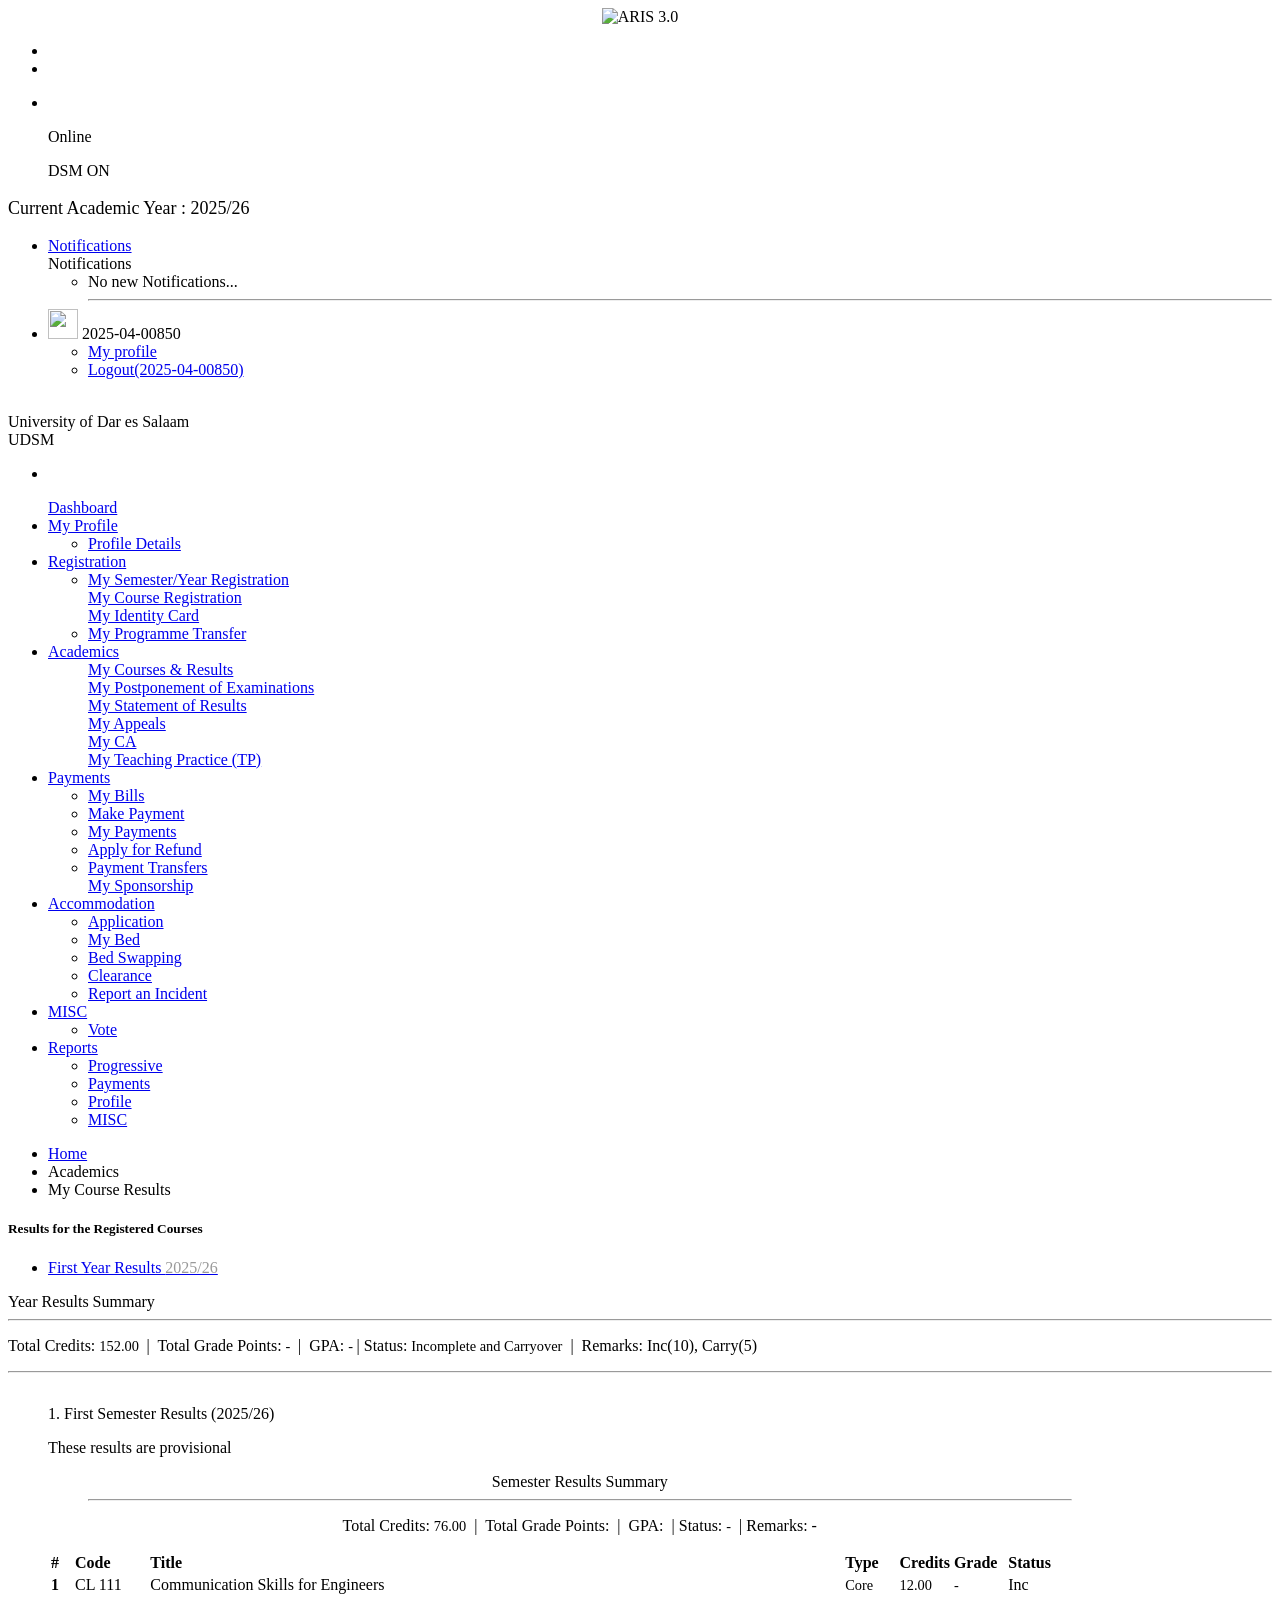
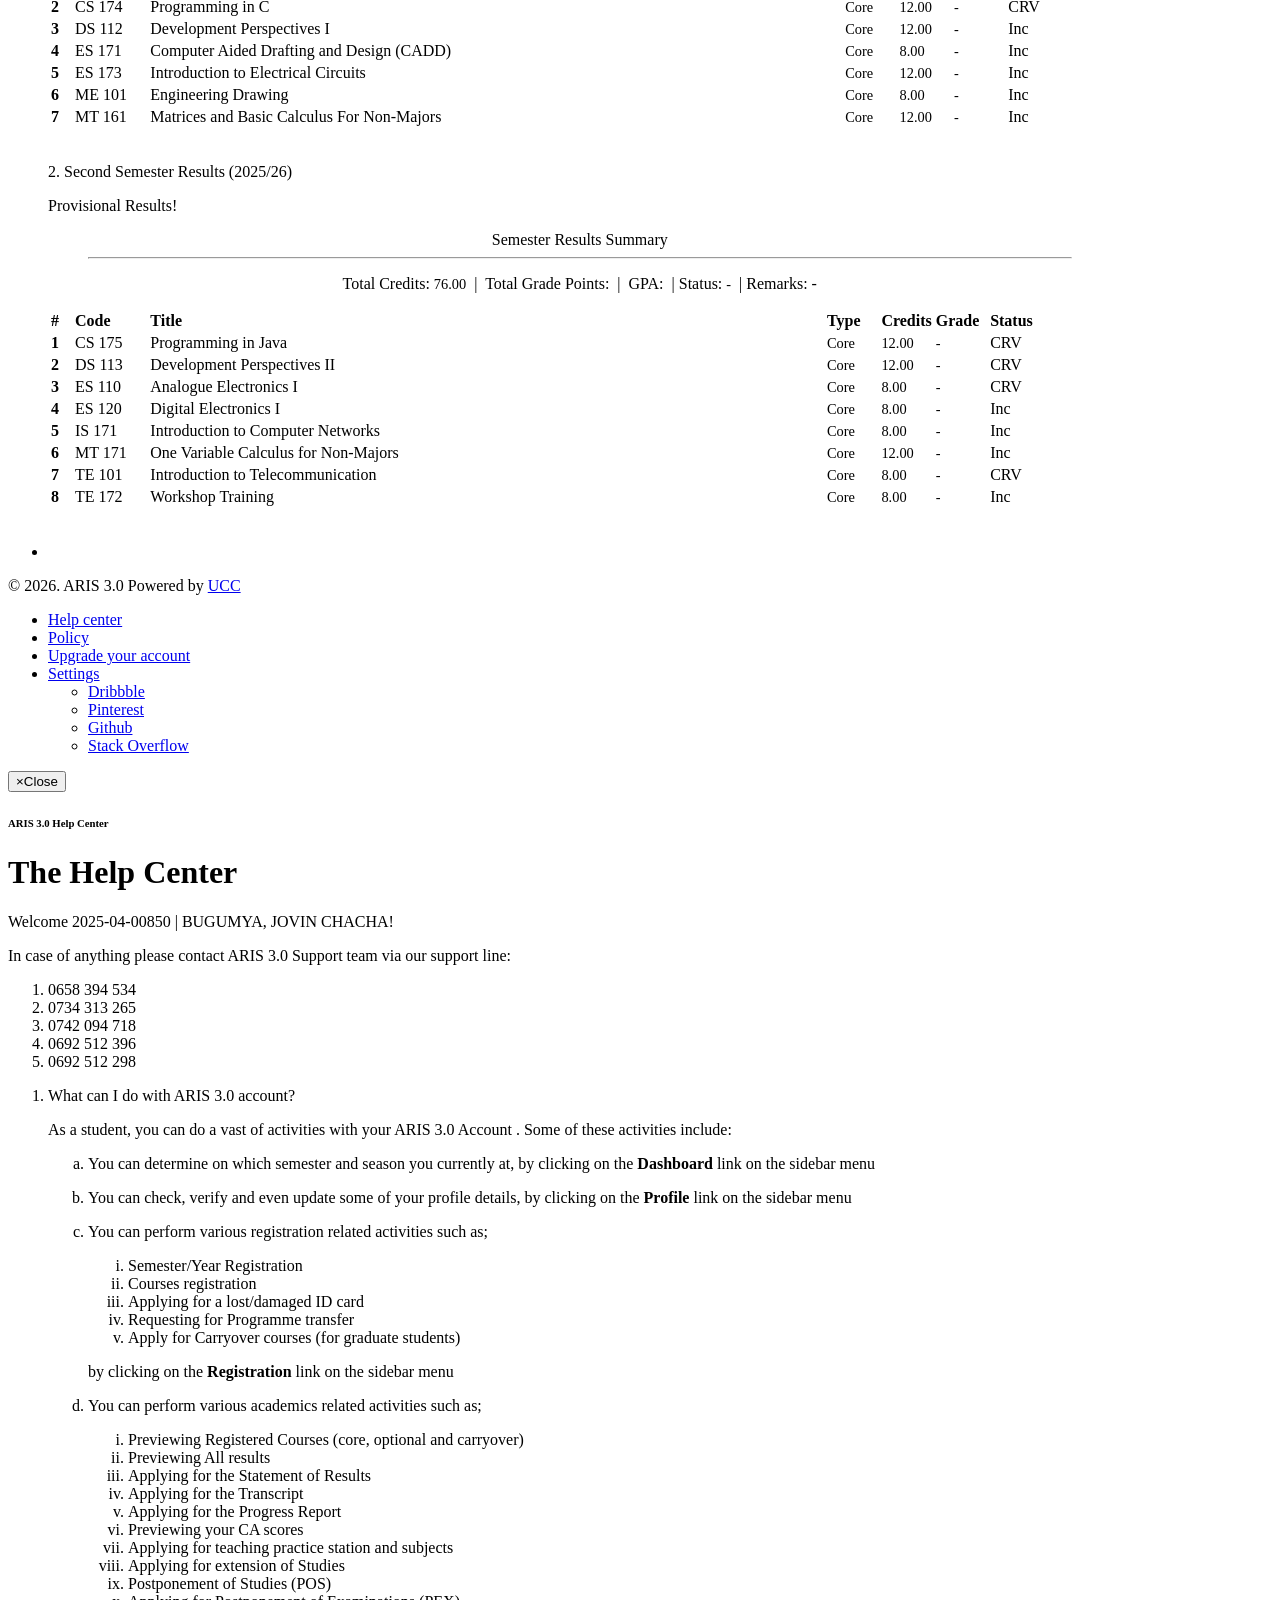
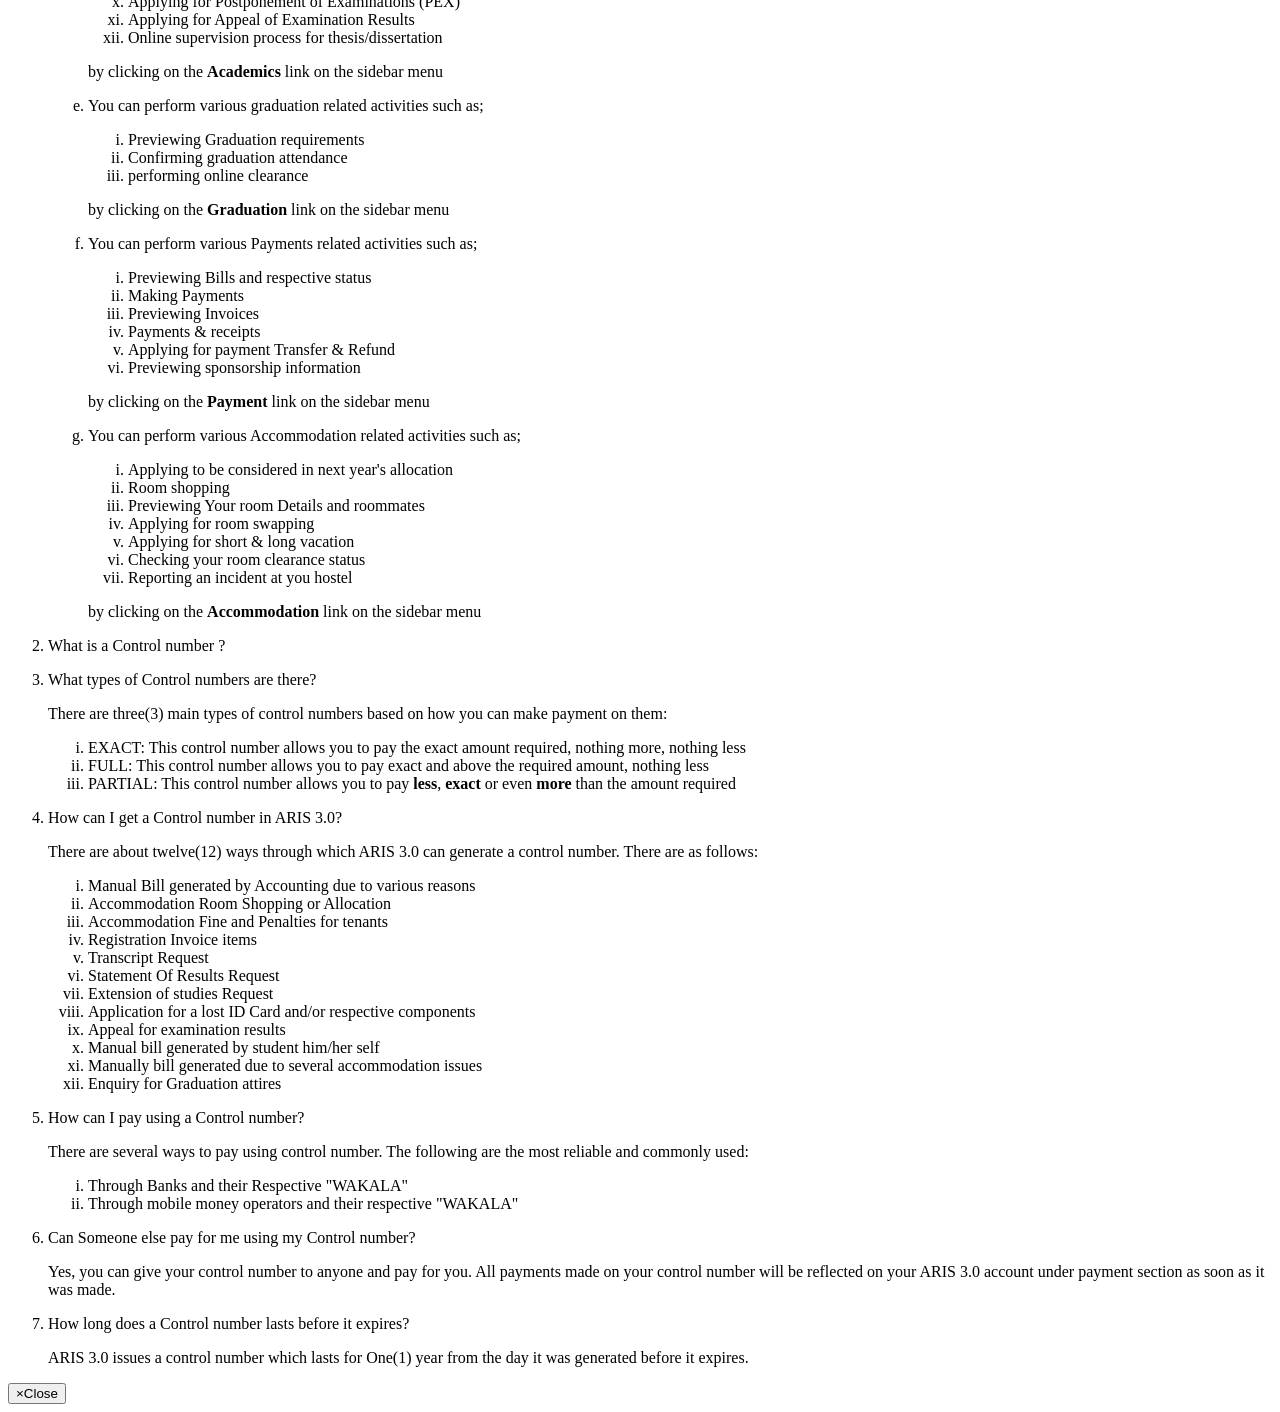
==== courses.html @ dde736d7 "Add files via upload" ====
<!DOCTYPE html>
<html lang="en-US"><head>
        <meta charset="UTF-8">
        <meta http-equiv="X-UA-Compatible" content="IE=edge">
        <meta name="viewport" content="width=device-width, initial-scale=1">
        <meta name="csrf-param" content="_csrf-frontend">
<meta name="csrf-token" content="">
        <title>My Course Results</title>
        <link href="assets/css/bootstrap_002.css" rel="stylesheet">
<link href="assets/css/google_fonts.css" rel="stylesheet">
<link href="assets/css/styles.css" rel="stylesheet">
<link href="assets/css/bootstrap.css" rel="stylesheet">
<link href="assets/css/core.css" rel="stylesheet">
<link href="assets/css/components.css" rel="stylesheet">
<link href="assets/css/colors.css" rel="stylesheet">
<link href="assets/css/style.css" rel="stylesheet">
<link href="assets/css/animate.min.css" rel="stylesheet">        <script src="assets/js/jquery.min.js"></script>    </head>
    <body class="pace-done sidebar-xs-indicator"><div class="pace  pace-inactive"><div class="pace-progress" style="transform: translate3d(100%, 0px, 0px);" data-progress-text="100%" data-progress="99">
  <div class="pace-progress-inner"></div>
</div>
<div class="pace-activity"></div></div>
        
        <div class="wrap">

            

<style>
    .ui-pnotify {
        width: 400px !important;
    }
</style>
    <script>
        $(document).ready(function () {
            // Session timeout
            document.querySelector('body').onload = () => {
                false && $.sessionTimeout({
                    heading: 'h5',
                    title: 'Session Timeout!',
                    message: 'Your session is about to expire. Do you want to stay connected and extend your session?',
                    ignoreUserActivity: false,
                    warnAfter: 1200000,
                    redirAfter: 1800000,
                    // keepAliveUrl: '/',
                    keepAliveUrl: '/index.php?r=student%2Fmy-result%2Findex',
                    csrf: '',
                    keepAlive: true,
                    keepAliveInterval: 1800000,
                    redirUrl: '#',
                    logoutUrl: '#',
                    keepBtnClass: 'btn btn-success',
                    keepBtnText: 'Extend session',
                    logoutBtnClass: 'btn btn-danger',
                    logoutBtnText: 'Log me out',

                });

            };
        });
    </script>

    






    <script type="text/javascript" src="assets/js/fab.min.js"></script>
<!-- Main navbar -->
<div id="theme_topBar" class="navbar navbar-default header-highlight bg-header-highlight bg--300">
    <div id="theme_logoBar" class="navbar-header bg-blue-600" style="text-align: center;">
        <!--<a class="navbar-brand text-white text-bold text-center" href="../staff"><img src="assets/img/logo.light.png"  alt="<? /*= Yii::$app->name; */ ?>" /></a>-->
        <img src="assets/img/logo.png" alt="ARIS 3.0" height="46px">
        <ul class="nav navbar-nav visible-xs-block">
            <li><a data-toggle="collapse" data-target="#navbar-mobile"><i class="icon-tree5"></i></a></li>
            <li><a class="sidebar-mobile-main-toggle"><i class="icon-paragraph-justify3"></i></a></li>
        </ul>
    </div>

    <div class="navbar-collapse collapse" id="navbar-mobile">
        <ul class="nav navbar-nav">
            <li><a class="sidebar-control sidebar-main-toggle hidden-xs"><i class="icon-paragraph-justify3"></i></a>
            </li>
            
                

                    <p class="navbar-text"><span class="label bg-success">Online</span></p>


                                                        <p class="navbar-text"><span class="label bg-success"><i class="icon-checkmark4"></i> DSM ON</span></p>
            
        </ul>

        <p class="navbar-text text-size-large text-bold" style="font-size: large;">
            <span class="text-thin">Current Academic Year</span>
            : 2025/26        </p>

        <ul class="nav navbar-nav navbar-right">

            

            <li class="dropdown" id="systemNotifications">
                



    <a href="#" class="dropdown-toggle" data-toggle="dropdown">
        <i class="icon-bell3 text-muted"></i>
        <span class="visible-xs-inline-block position-right">Notifications</span>
        <!--span class="badge bg-warning-400"></span-->

        
    </a>

    <div class="dropdown-menu dropdown-content width-350">
        <div class="dropdown-content-heading">
            Notifications
            <ul class="icons-list" hidden="">
                <li><a href="#"><i class="icon-compose"></i></a></li>
            </ul>
        </div>

        <ul class="media-list dropdown-content-body">

            <li class="text-muted"> <i class="icon-history"></i> No new Notifications...</li><hr>            
        </ul>

        <div class="dropdown-content-footer" hidden="">
            <a href="#" data-popup="tooltip" title="" data-original-title="All messages"><i class="icon-menu display-block"></i></a>
        </div>
    </div>


            </li>


            <li class="dropdown dropdown-user">
                <a class="dropdown-toggle" data-toggle="dropdown">
                    <img src="assets/img/avatar.jpg" width="30px" height="30px" alt="">
                    <span>2025-04-00850</span>
                    <i class="caret"></i>
                </a>

                <ul class="dropdown-menu dropdown-menu-right">
                                            <li><a href="#"><i class="icon-user-plus"></i> My
                                profile</a></li>
                        <!-- <li><a href="<? /*= SecurityModule::AutoUrl('balance'); */ ?>"><i class="icon-coins"></i> My
                                balance</a></li>
                        <li><a href="<? /*= SecurityModule::AutoUrl('message'); */ ?>"><span
                                        class="badge bg-teal-400 pull-right">58</span> <i
                                        class="icon-comment-discussion"></i> Messages</a></li>
                        <li class="divider"></li>-->

                        
                        <li><a href="#"><i class="icon-switch2"></i>
                                Logout(2025-04-00850)</a></li>
                    
                </ul>
            </li>
        </ul>
    </div>
</div>
<!-- /main navbar -->
<script>
    $(document).ready(function () {
        // Block page
        $('.block-page').on('click', function () {
            var message = '<i class="icon-spinner4 icon-3x spinner"></i> <span class="text-semibold display-block">Please wait</span>';
            $.blockUI({
                //message: '<i class="icon-spinner4 spinner"></i>',
                message: message,
                // timeout: 1000*60, //unblock after 1 minute
                timeout: 10000, //unblock after 1 minute
                // timeout: 1000*60*10, //unblock after 10 Minutes
                overlayCSS: {
                    backgroundColor: '#1b2024',
                    opacity: 0.8,
                    zIndex: 1200,
                    cursor: 'wait'
                },
                css: {
                    border: 0,
                    color: '#fff',
                    padding: 0,
                    zIndex: 1201,
                    backgroundColor: 'transparent'
                },
                onBlock: function () {
                    clearTimeout();
                }
            });


        });

        $('.sidebar-main-toggle').click(() => {
            updateSystemLogo();
        });
        //document.querySelector('body').onload = () => {
        updateSystemLogo();

        //};
    });

    function updateSystemLogo() {
        const prefix = `..`;
        const mainSideBar = document.getElementById('theme_logoBar');
        if (mainSideBar != undefined && mainSideBar.hasChildNodes()) {
            const systemLogo = mainSideBar.children[0];
            if (systemLogo != undefined) {
                if ($('body').hasClass('sidebar-xs')) {
                    systemLogo.src = `assets/img/logo.light.png`;
                } else {
                    systemLogo.src = `assets/img/logo.png`;
                }
            }
        }
    }

    function loadSystemLogo() {
        const prefix = `..`;
        const mainSideBar = document.getElementById('theme_logoBar');
        if (mainSideBar != undefined && mainSideBar.hasChildNodes()) {
            const systemLogo = mainSideBar.children[0];
            if (systemLogo != undefined) {
                if ($('body').hasClass('sidebar-xs')) {
                    systemLogo.src = `assets/img/logo.png`;
                } else {
                    systemLogo.src = `assets/img/logo.light.png`;
                }
            }
        }
    }
</script>

            <!-- Page container -->
            <div class="page-container" style="min-height:476.6667px">

                <!-- Page content -->
                <div class="page-content">
                                                            

<!-- Main sidebar -->
<div id="theme_sideBar" class="sidebar sidebar-main bg-blue-800">
    <div class="sidebar-content">

        <!-- Company menu -->
        

<div class="sidebar-user">
    <div class="category-content">
        <div class="media">

            <div class="media-body">
                <div class="text-center">
                    <a href="https://www.udsm.ac.tz" class="media-center" target="_blank">
                        <img src="assets/img/logo.png" class="img-circle" width="100px" alt="">
                    </a>

                </div>
                <span class="media-heading text-size-mini text-thin text-center text-semibold text-uppercase">University of Dar es Salaam</span>
                <div class="text-size-mini text-muted text-center">
                    <i class="icon-pin text-size-small"></i> UDSM                </div>
            </div>

            <div class="media-right media-middle">
                <ul class="icons-list">
                    <li>
                        <a href="#"><i class="icon-cog3"></i></a>
                    </li>
                </ul>
            </div>
        </div>
    </div>
</div>        <!-- /Company menu -->


        <!-- Main navigation -->
        <div class="sidebar-category sidebar-category-visible">
            <div class="category-content no-padding">
                <ul class="navigation navigation-main navigation-accordion">


                    <li style="display: block;" class=""><a href="index.html"><i class="icon-user"></i> <span>Dashboard</span></a></li>


                    <li>
                        <a href="#" class="has-ul"><i class="icon-profile"></i> <span>My Profile</span></a>
                        <ul class="hidden-ul">
                            <li style="" class=""><a href="#" id=""> Profile Details</a></li>
                        </ul>
                    </li>

                    <!--Depreciated-->
                    <li hidden="">
                        <a href="#" class="has-ul"><i class="icon-profile"></i> <span>My Profile</span></a>
                        <ul class="hidden-ul">
                            <li style="" class=""><a href="#" id=""><span class="icon-eye"></span> Profile Preview</a></li>
                            <li style="" class=""><a href="#" id=""><span class="icon-pencil"></span> Edit Profile</a></li>
                            <li style="" class=""><a href="#" id=""><span class="icon-calendar22"></span> My Tasks</a></li>
                            <li style="" class=""><a href="#" id=""><span class="icon-key"></span> Change Password</a></li>

                        </ul>
                    </li>


                    <li>
                        <a href="#" class="has-ul"><i class="icon-plus22"></i> <span>Registration</span></a>
                        <ul class="hidden-ul">
                            <li style="" class=""><a href="#" id=""> My Semester/Year Registration</a></li>
                            <li style="display: block;" class=""><a href="#" id=""> My Course Registration</a></li>
                            <li style="display: block;" class=""><a href="#" id=""> My Identity Card</a></li>

                                                            <li style="" class=""><a href="#" id=""> My Programme Transfer</a></li>
                            
                        </ul>
                    </li>


                    <li class="active">
                        <a href="#" class="has-ul"><i class="icon-book"></i> <span>Academics</span></a>
                        <ul>

                            <li style="display: block;" class="active"><a href="courses.html" id=""> My Courses &amp; Results</a></li>
                                                                                        <li style="display: block;" class=""><a href="#" id=""> My Postponement of Examinations</a></li>
                            

                            <li style="display: none;" class=""><a href="#" id=""> My Postponement of Studies</a></li>


                                                                                                <li style="display: block;" class="">
                                        <a href="#" id=""><span class=""></span>My Statement of Results</a></li>
                                                                                                                            
                            <li style="display: block;" class="">
                                <a href="#">
                                    My Appeals
                                </a>
                            </li>


                            <li style="display: block;" class=""><a href="#" id=""><i class="icon-reading"></i> My CA</a></li>

                            <li style="display: block;" class=""><a href="#" id=""> My Teaching Practice (TP)</a></li>


                        </ul>
                    </li>
                    <li style="display: none">
                        <a href="#" class="has-ul"><i class="icon-graduation"></i> <span>Graduation</span></a>
                        <!--Graduation-->
                        <ul class="hidden-ul">
                                                            <li style="display: block;" class="">
                                    <a href="#" id=""><span class=""></span>My Graduation Requirements </a></li>
                                <li style="display: block;" class="">
                                    <a href="#" id=""><span class=""></span>My Attendance Confirmation </a></li>
                                                    </ul>
                        <!--End Graduation-->
                    </li>
                    <li>
                        <a href="#" class="has-ul"><i class="icon-cash3"></i> <span>Payments</span></a>
                        <ul class="hidden-ul">

                            <li style="" class=""><a href="#" id=""><span class="icon-cash4"></span> My Bills</a></li>
                            <li style="" class=""><a href="#" id=""><span class="icon-credit-card2"></span> Make Payment</a></li>


                            <li style="" class=""><a href="#" id=""><span class="icon-wallet"></span> My Payments</a></li>
                            <li style="" class=""><a href="#" id=""><span class="icon-reply-all"></span> Apply for Refund</a></li>
                            <li style="" class=""><a href="#" id=""><span class="icon-strategy"></span> Payment Transfers</a></li>

                            <li style="display: block;" class=""><a href="#" id=""><span class="icon-medal"></span> My Sponsorship</a></li>
                        </ul>
                    </li>

                    <li>
                        <a href="#" class="has-ul"><i class="icon-home9"></i> <span>Accommodation</span></a>
                        <ul class="hidden-ul">
                                                            
                                                                    <li style="" class=""><a href="#" id=""><span class="icon-quill2"></span> Application </a>
                                                                </li>

                                
                            
                            <li style="" class=""><a href="#" id=""><span class="icon-bed2"></span> My Bed</a></li>

                            <li style="" class=""><a href="#" id=""><span class="icon-tab"></span> Bed Swapping</a></li>

                            <li style="" class=""><a href="#" id=""><span class="icon-clipboard2"></span> Clearance</a></li>
                            <li style="" class=""><a href="#" id=""><span class="icon-bubble-notification"></span> Report an Incident</a></li>

                        </ul>
                    </li>
                    <li>
                        <a href="#" class="has-ul"><i class="icon-mouse"></i> <span>MISC</span></a>
                        <ul class="hidden-ul">
                            <li style="" class=""><a href="#" id=""><span class="icon-box-add"></span> Vote</a></li>
                        </ul>
                    </li>
                    <li>
                        <a href="#" class="has-ul"><i class="icon-chart"></i> <span>Reports</span></a>
                        <ul class="hidden-ul">
                            <li style="" class=""><a href="#" id=""><span class="icon-stats-bars4"></span> Progressive</a></li>
                            <li style="" class=""><a href="#" id=""><span class="icon-pie-chart"></span> Payments</a></li>
                            <li style="" class=""><a href="#" id=""><span class="icon-profile"></span> Profile</a></li>
                            <li style="" class=""><a href="#" id=""><span class="icon-gear"></span> MISC</a></li>
                        </ul>
                    </li>
                </ul>
            </div>
        </div>
        <!-- /main navigation -->
    </div>
</div>
<!-- /main sidebar -->
                    <!-- Main content -->
                    <div class="content-wrapper">

                        <!-- Content area -->
                        <!--<div class="content">-->
                        <div class="page-header-default">
                            <div class="breadcrumb-line breadcrumb-line-component"><a class="breadcrumb-elements-toggle"><i class="icon-menu-open"></i></a>

                                <ul class="breadcrumb"><li><a href="#">Home</a></li>
<li class="active">Academics</li>
<li class="active">My Course Results</li>
</ul>
                                                                
<ul class="breadcrumb-elements">
    <li style="display: none"><a href="#"><i class="icon-comment-discussion position-left"></i> Support</a></li>

    
</ul>

                            </div>
                        </div>


                        <div class="content">

                            <!--?/*= Alert::widget(); */?-->

                                                        
<script>
    function playSound() {
        const audio = document.createElement('audio');
        document.body.append(audio);
        audio.src = ``;
        document.body.onfocus = () => {
            audio.play();
        }
    }
    function readNotification(notificationId) {
        $.ajax({
            url: `/index.php?r=notification%2Fread&id=${notificationId}`,
            success: (response) => {
                console.log(response);
            }
        });
    }
</script>

<script>
    function syncNotifications() {
        setInterval(() => {
            $.ajax({
                url: `/index.php?r=notification%2Fsync`,
                success: (response) => {
                    const responseBundle = JSON.parse(response);
                    if (responseBundle.type == 1) {
                        const notifications = responseBundle.notifications;
                        $('#systemNotifications').html(notifications);
                        playSound();
                    }
                },
                error: (error) => {
                    //TODO: Error handling
                }
            });
        }, 1000);
    }
</script>



                            
<div class="panel">
    <div class="panel-heading">
        <h5 class="panel-title text-muted text-semibold">Results for the Registered Courses<a class="heading-elements-toggle"><i class="icon-more"></i></a></h5>
        <div class="heading-elements">
            <ul class="icons-list" hidden="">
                <li><a data-action="collapse"></a></li>
                <li><a data-action="reload"></a></li>
                <li><a data-action="close"></a></li>
            </ul>
        </div>
    </div>
    <div class="panel-body">
        <!-- h4 class="text-teal text-center text-italic">
            <i class="icon-history"></i> Could not load course results by the moment... check again Later
        </h4-->
        
<ul class="nav nav-tabs nav-tabs-highlight nav-justified">
                                <li class="active">
                                    <a href="#year_6677986" class="text-bold" data-toggle="tab"><small class="text-success"><i class="icon-circle2" style="font-size: 0.7em"></i></small> First Year Results <span style="color: #999999; font-style: normal">2025/26</span></a>
                            </li>
            </ul>
<div class="tab-content">
                    <div class="tab-pane active" id="year_6677986">
                            

<style>
    /* The toast - position it at the bottom and in the middle of the screen */
    #toast {
        visibility: hidden; /* Hidden by default. Visible on click */
        min-width: 250px; /* Set a default minimum width */
        margin-left: -125px; /* Divide value of min-width by 2 */
        background-color: #333; /* Black background color */
        color: #fff; /* White text color */
        text-align: center; /* Centered text */
        border-radius: 2px; /* Rounded borders */
        padding: 16px; /* Padding */
        position: fixed; /* Sit on top of the screen */
        z-index: 10000000; /* Add a z-index if needed */
        left: 50%; /* Center the toast */
        bottom:150px; /* 30px from the bottom */
    }

    /* Show the toast when clicking on a button (class added with JavaScript) */
    #toast.show {
        visibility: visible; /* Show the toast */
        /* Add animation: Take 0.5 seconds to fade in and out the toast.
        However, delay the fade out process for 2.5 seconds */
        -webkit-animation: fadein 0.5s, fadeout 0.5s 2.5s;
        animation: fadein 0.5s, fadeout 0.5s 2.5s;
    }

    /* Animations to fade the toast in and out */
    @-webkit-keyframes fadein {
        from {bottom: 0; opacity: 0;}
        to {bottom:150px; opacity: 1;}
    }

    @keyframes fadein {
        from {bottom: 0; opacity: 0;}
        to {bottom:150px; opacity: 1;}
    }

    @-webkit-keyframes fadeout {
        from {bottom:150px; opacity: 1;}
        to {bottom: 0; opacity: 0;}
    }

    @keyframes fadeout {
        from {bottom:150px; opacity: 1;}
        to {bottom: 0; opacity: 0;}
    }
</style>
<div id="toast">Loading message..</div>
<script>
    function showToast(message,time = 3000) {

        // Get the toast DIV
        let toast = document.getElementById("toast");
        toast.innerHTML = message;

        // Add the "show" class to DIV
        toast.className = "show";

        // After 3 seconds, remove the show class from DIV
        setTimeout(function () {
            toast.className = toast.className.replace("show", "");
        }, time);
    }
</script>

<style>
    .requirements-summary {
        list-style: none;
    }

    .requirements-summary li {
        border-bottom: 1px solid #ddd;
        padding-bottom: 10px;
        margin-bottom: 15px;
    }

    .semester-results-summary {
        /**display: none;**/
    }

    .results-empty {
        text-align: center;
        font-size: 1.5rem;
    }
</style>

<div class="table-responsive">


                    
        <div class="year-results-summary">
            <label class="text-semibold text-teal"><i class="icon-notebook"></i> Year Results Summary </label>
            <hr>
                            <div class="text-info text-center" style="font-size: 2rem; display: none">
                    <b>Announcement:</b>
                    Please be informed that the examination results for academic year 2021/22 will be published tomorrow
                    Thursday 1 September 2022.
                </div>
                <div class="text-orange text-size-large text-center mt-20" style="display: none">
                    <i class="icon-alert"></i> These results are Provisional, they may change
                </div>
            
                                        <p>
                    Total Credits:
                    <span class="label label-striped label-rounded text-bold" style="font-size: 0.9em">
                    152.00                </span>
                    &nbsp;|&nbsp;
                    Total Grade Points:
                    <span class="label label-striped label-rounded text-bold" style="font-size: 0.9em">
                    -                </span>
                    &nbsp;|&nbsp;
                    GPA: <span class="label label-striped label-rounded text-bold" style="font-size: 0.9em">
                    -                </span>
                    |
                    Status: <span class="label label-striped label-rounded text-bold" style="font-size: 0.9em"> Incomplete and Carryover</span>
                    &nbsp;|&nbsp;
                    Remarks: Inc(10), Carry(5)
                </p>
                        <hr>
        </div>

        <ol style="list-style: none">
                            <!-- Course Evaluation Start -->
                                                <!-- /course Evaluation End -->
                <li class="container-responsive">
                    <p class="text-bold text-teal">
                        1. First Semester Results (2025/26)                    </p>
                    
                                            <div class="text-info text-size-large text-center mt-20">
                            <i class="icon-info3"></i> These results are provisional                        </div>
                    

                    <table class="table table-bordered table-striped">
                        <caption class="text-semibold">
                            <blockquote>
                                <div class="semester-results-summary">
                                    <label class="text-semibold text-teal"><i class="icon-notebook"></i> Semester
                                        Results Summary</label>
                                    <hr>
                                    <p>
                                        Total Credits: <span class="label label-striped label-rounded text-bold" style="font-size: 0.9em">76.00</span>
                                        &nbsp;|&nbsp;
                                        Total Grade Points: <span class="label label-striped label-rounded text-bold" style="font-size: 0.9em"></span>
                                        &nbsp;|&nbsp;
                                        GPA: <span class="label label-striped label-rounded text-bold" style="font-size: 0.9em"></span>
                                        &nbsp;|
                                        Status: <span class="label label-striped label-rounded text-bold" style="font-size: 0.9em"> -</span>&nbsp;
                                        |
                                        Remarks: -                                    </p>
                                </div>
                            </blockquote>
                        </caption>
                        <thead>
                        <tr class="text-bold text-teal">
                            <th class="text-center" style="width:20px">#</th>
                            <th style="width: 7%">Code</th>
                            <th>Title</th>
                            <th style="width: 5%">Type</th>
                            <th style="display: none">Description</th>
                            <th style="width: 5%">Credits</th>
                                                        <th style="width: 5%">Grade</th>
                            <th>Status</th>
                        </tr>
                        </thead>
                        <tbody>
                        
                        
                            
                                                            <tr class="">
                                    <th class="text-center">1</th>
                                    <td>CL 111</td>
                                    <td>Communication Skills for Engineers</td>
                                    <td>
                                    <span class="text-bold label label-rounded label-striped " style="text-transform: none; font-size: 0.9em">Core</span>
                                    </td>
                                    <td class="text-right">
                                        <span class="text-bold label label-rounded label-striped " style="text-transform: none; font-size: 0.9em">
                                             12.00                                        </span>
                                    </td>

                                                                        <td class="text-center">
                                        <span class="text-bold label label-rounded label-striped" style="text-transform: none; font-size: 0.9em">
                                            -                                         </span>
                                    </td>
                                    <td>Inc</td>
                                </tr>
                            
                        
                            
                                                            <tr class="">
                                    <th class="text-center">2</th>
                                    <td>CS 174</td>
                                    <td>Programming in C</td>
                                    <td>
                                    <span class="text-bold label label-rounded label-striped " style="text-transform: none; font-size: 0.9em">Core</span>
                                    </td>
                                    <td class="text-right">
                                        <span class="text-bold label label-rounded label-striped " style="text-transform: none; font-size: 0.9em">
                                             12.00                                        </span>
                                    </td>

                                                                        <td class="text-center">
                                        <span class="text-bold label label-rounded label-striped" style="text-transform: none; font-size: 0.9em">
                                            -                                         </span>
                                    </td>
                                    <td>CRV</td>
                                </tr>
                            
                        
                            
                                                            <tr class="">
                                    <th class="text-center">3</th>
                                    <td>DS 112</td>
                                    <td>Development Perspectives I</td>
                                    <td>
                                    <span class="text-bold label label-rounded label-striped " style="text-transform: none; font-size: 0.9em">Core</span>
                                    </td>
                                    <td class="text-right">
                                        <span class="text-bold label label-rounded label-striped " style="text-transform: none; font-size: 0.9em">
                                             12.00                                        </span>
                                    </td>

                                                                        <td class="text-center">
                                        <span class="text-bold label label-rounded label-striped" style="text-transform: none; font-size: 0.9em">
                                            -                                         </span>
                                    </td>
                                    <td>Inc</td>
                                </tr>
                            
                        
                            
                                                            <tr class="">
                                    <th class="text-center">4</th>
                                    <td>ES 171</td>
                                    <td>Computer Aided Drafting and Design (CADD)</td>
                                    <td>
                                    <span class="text-bold label label-rounded label-striped " style="text-transform: none; font-size: 0.9em">Core</span>
                                    </td>
                                    <td class="text-right">
                                        <span class="text-bold label label-rounded label-striped " style="text-transform: none; font-size: 0.9em">
                                             8.00                                        </span>
                                    </td>

                                                                        <td class="text-center">
                                        <span class="text-bold label label-rounded label-striped" style="text-transform: none; font-size: 0.9em">
                                            -                                         </span>
                                    </td>
                                    <td>Inc</td>
                                </tr>
                            
                        
                            
                                                            <tr class="">
                                    <th class="text-center">5</th>
                                    <td>ES 173</td>
                                    <td>Introduction to Electrical Circuits</td>
                                    <td>
                                    <span class="text-bold label label-rounded label-striped " style="text-transform: none; font-size: 0.9em">Core</span>
                                    </td>
                                    <td class="text-right">
                                        <span class="text-bold label label-rounded label-striped " style="text-transform: none; font-size: 0.9em">
                                             12.00                                        </span>
                                    </td>

                                                                        <td class="text-center">
                                        <span class="text-bold label label-rounded label-striped" style="text-transform: none; font-size: 0.9em">
                                            -                                         </span>
                                    </td>
                                    <td>Inc</td>
                                </tr>
                            
                        
                            
                                                            <tr class="">
                                    <th class="text-center">6</th>
                                    <td>ME 101</td>
                                    <td>Engineering Drawing</td>
                                    <td>
                                    <span class="text-bold label label-rounded label-striped " style="text-transform: none; font-size: 0.9em">Core</span>
                                    </td>
                                    <td class="text-right">
                                        <span class="text-bold label label-rounded label-striped " style="text-transform: none; font-size: 0.9em">
                                             8.00                                        </span>
                                    </td>

                                                                        <td class="text-center">
                                        <span class="text-bold label label-rounded label-striped" style="text-transform: none; font-size: 0.9em">
                                            -                                         </span>
                                    </td>
                                    <td>Inc</td>
                                </tr>
                            
                        
                            
                                                            <tr class="">
                                    <th class="text-center">7</th>
                                    <td>MT 161</td>
                                    <td>Matrices and Basic Calculus For Non-Majors</td>
                                    <td>
                                    <span class="text-bold label label-rounded label-striped " style="text-transform: none; font-size: 0.9em">Core</span>
                                    </td>
                                    <td class="text-right">
                                        <span class="text-bold label label-rounded label-striped " style="text-transform: none; font-size: 0.9em">
                                             12.00                                        </span>
                                    </td>

                                                                        <td class="text-center">
                                        <span class="text-bold label label-rounded label-striped" style="text-transform: none; font-size: 0.9em">
                                            -                                         </span>
                                    </td>
                                    <td>Inc</td>
                                </tr>
                            
                                                </tbody>
                    </table>
                    <br>
                </li>
                            <!-- Course Evaluation Start -->
                                                <!-- /course Evaluation End -->
                <li class="container-responsive">
                    <p class="text-bold text-teal">
                        2. Second Semester Results (2025/26)                    </p>
                    
                                            <div class="text-info text-size-large text-center mt-20">
                            <i class="icon-info3"></i> Provisional Results!                        </div>
                    

                    <table class="table table-bordered table-striped">
                        <caption class="text-semibold">
                            <blockquote>
                                <div class="semester-results-summary">
                                    <label class="text-semibold text-teal"><i class="icon-notebook"></i> Semester
                                        Results Summary</label>
                                    <hr>
                                    <p>
                                        Total Credits: <span class="label label-striped label-rounded text-bold" style="font-size: 0.9em">76.00</span>
                                        &nbsp;|&nbsp;
                                        Total Grade Points: <span class="label label-striped label-rounded text-bold" style="font-size: 0.9em"></span>
                                        &nbsp;|&nbsp;
                                        GPA: <span class="label label-striped label-rounded text-bold" style="font-size: 0.9em"></span>
                                        &nbsp;|
                                        Status: <span class="label label-striped label-rounded text-bold" style="font-size: 0.9em"> -</span>&nbsp;
                                        |
                                        Remarks: -                                    </p>
                                </div>
                            </blockquote>
                        </caption>
                        <thead>
                        <tr class="text-bold text-teal">
                            <th class="text-center" style="width:20px">#</th>
                            <th style="width: 7%">Code</th>
                            <th>Title</th>
                            <th style="width: 5%">Type</th>
                            <th style="display: none">Description</th>
                            <th style="width: 5%">Credits</th>
                                                        <th style="width: 5%">Grade</th>
                            <th>Status</th>
                        </tr>
                        </thead>
                        <tbody>
                        
                        
                            
                                                            <tr class="">
                                    <th class="text-center">1</th>
                                    <td>CS 175</td>
                                    <td>Programming in Java</td>
                                    <td>
                                    <span class="text-bold label label-rounded label-striped " style="text-transform: none; font-size: 0.9em">Core</span>
                                    </td>
                                    <td class="text-right">
                                        <span class="text-bold label label-rounded label-striped " style="text-transform: none; font-size: 0.9em">
                                             12.00                                        </span>
                                    </td>

                                                                        <td class="text-center">
                                        <span class="text-bold label label-rounded label-striped" style="text-transform: none; font-size: 0.9em">
                                            -                                         </span>
                                    </td>
                                    <td>CRV</td>
                                </tr>
                            
                        
                            
                                                            <tr class="">
                                    <th class="text-center">2</th>
                                    <td>DS 113</td>
                                    <td>Development Perspectives II</td>
                                    <td>
                                    <span class="text-bold label label-rounded label-striped " style="text-transform: none; font-size: 0.9em">Core</span>
                                    </td>
                                    <td class="text-right">
                                        <span class="text-bold label label-rounded label-striped " style="text-transform: none; font-size: 0.9em">
                                             12.00                                        </span>
                                    </td>

                                                                        <td class="text-center">
                                        <span class="text-bold label label-rounded label-striped" style="text-transform: none; font-size: 0.9em">
                                            -                                         </span>
                                    </td>
                                    <td>CRV</td>
                                </tr>
                            
                        
                            
                                                            <tr class="">
                                    <th class="text-center">3</th>
                                    <td>ES 110</td>
                                    <td>Analogue Electronics I</td>
                                    <td>
                                    <span class="text-bold label label-rounded label-striped " style="text-transform: none; font-size: 0.9em">Core</span>
                                    </td>
                                    <td class="text-right">
                                        <span class="text-bold label label-rounded label-striped " style="text-transform: none; font-size: 0.9em">
                                             8.00                                        </span>
                                    </td>

                                                                        <td class="text-center">
                                        <span class="text-bold label label-rounded label-striped" style="text-transform: none; font-size: 0.9em">
                                            -                                         </span>
                                    </td>
                                    <td>CRV</td>
                                </tr>
                            
                        
                            
                                                            <tr class="">
                                    <th class="text-center">4</th>
                                    <td>ES 120</td>
                                    <td>Digital Electronics I</td>
                                    <td>
                                    <span class="text-bold label label-rounded label-striped " style="text-transform: none; font-size: 0.9em">Core</span>
                                    </td>
                                    <td class="text-right">
                                        <span class="text-bold label label-rounded label-striped " style="text-transform: none; font-size: 0.9em">
                                             8.00                                        </span>
                                    </td>

                                                                        <td class="text-center">
                                        <span class="text-bold label label-rounded label-striped" style="text-transform: none; font-size: 0.9em">
                                            -                                         </span>
                                    </td>
                                    <td>Inc</td>
                                </tr>
                            
                        
                            
                                                            <tr class="">
                                    <th class="text-center">5</th>
                                    <td>IS 171</td>
                                    <td>Introduction to Computer Networks</td>
                                    <td>
                                    <span class="text-bold label label-rounded label-striped " style="text-transform: none; font-size: 0.9em">Core</span>
                                    </td>
                                    <td class="text-right">
                                        <span class="text-bold label label-rounded label-striped " style="text-transform: none; font-size: 0.9em">
                                             8.00                                        </span>
                                    </td>

                                                                        <td class="text-center">
                                        <span class="text-bold label label-rounded label-striped" style="text-transform: none; font-size: 0.9em">
                                            -                                         </span>
                                    </td>
                                    <td>Inc</td>
                                </tr>
                            
                        
                            
                                                            <tr class="">
                                    <th class="text-center">6</th>
                                    <td>MT 171</td>
                                    <td>One Variable Calculus for Non-Majors</td>
                                    <td>
                                    <span class="text-bold label label-rounded label-striped " style="text-transform: none; font-size: 0.9em">Core</span>
                                    </td>
                                    <td class="text-right">
                                        <span class="text-bold label label-rounded label-striped " style="text-transform: none; font-size: 0.9em">
                                             12.00                                        </span>
                                    </td>

                                                                        <td class="text-center">
                                        <span class="text-bold label label-rounded label-striped" style="text-transform: none; font-size: 0.9em">
                                            -                                         </span>
                                    </td>
                                    <td>Inc</td>
                                </tr>
                            
                        
                            
                                                            <tr class="">
                                    <th class="text-center">7</th>
                                    <td>TE 101</td>
                                    <td>Introduction to Telecommunication</td>
                                    <td>
                                    <span class="text-bold label label-rounded label-striped " style="text-transform: none; font-size: 0.9em">Core</span>
                                    </td>
                                    <td class="text-right">
                                        <span class="text-bold label label-rounded label-striped " style="text-transform: none; font-size: 0.9em">
                                             8.00                                        </span>
                                    </td>

                                                                        <td class="text-center">
                                        <span class="text-bold label label-rounded label-striped" style="text-transform: none; font-size: 0.9em">
                                            -                                         </span>
                                    </td>
                                    <td>CRV</td>
                                </tr>
                            
                        
                            
                                                            <tr class="">
                                    <th class="text-center">8</th>
                                    <td>TE 172</td>
                                    <td>Workshop Training</td>
                                    <td>
                                    <span class="text-bold label label-rounded label-striped " style="text-transform: none; font-size: 0.9em">Core</span>
                                    </td>
                                    <td class="text-right">
                                        <span class="text-bold label label-rounded label-striped " style="text-transform: none; font-size: 0.9em">
                                             8.00                                        </span>
                                    </td>

                                                                        <td class="text-center">
                                        <span class="text-bold label label-rounded label-striped" style="text-transform: none; font-size: 0.9em">
                                            -                                         </span>
                                    </td>
                                    <td>Inc</td>
                                </tr>
                            
                                                </tbody>
                    </table>
                    <br>
                </li>
                    </ol>
    </div>


<script>
    function CustomChecker(item, value, name, destination, maintainOriginalData = false) {
        if ($(`input:radio[name='${name}']`).is(":checked")) {
            $("#" + destination).val(value);
        }
        if (!maintainOriginalData) {
            validateSectionAnswers(item);
        }
        selectionBehaviour(item, value, true, maintainOriginalData);
    }

    function validateMoreField(item) {
        let moreFieldID = $(item).data('more');
        let moreField = $(`#${moreFieldID}`);
        let moreDiv = $(`#${moreFieldID}_div`);
        let helpElement = $(`#${moreFieldID}_help`);


        moreDiv.addClass("required");
        moreField.attr(`aria-required`, true);
        moreField.attr(`aria-invalid`, true);
        moreDiv.addClass("has-error");
        helpElement.show();
        if ($(item).val()) {
            moreField.attr(`aria-required`, false);
            moreField.attr(`aria-invalid`, false);
            moreDiv.removeClass("required");
            moreDiv.removeClass("has-error");
            helpElement.hide();
        }
        let fieldID = moreFieldID.replace('_more', '');
        validateSectionAnswers(`#${fieldID}`);
    }


    function selectionBehaviour(item, value, setError = false, maintainOriginalData = false) {
        let scaleType = $(item).data('scale');
        let scoreType = $(item).data('score');
        let moreFieldID = $(item).data('more');
        let moreField = $(`#${moreFieldID}`);
        let moreDiv = $(`#${moreFieldID}_div`);
        let helpElement = $(`#${moreFieldID}_help`);
        let dichotomous = `2`;
        let freeText = `0`;
        let higherBetter = `1`;
        let lowerBetter = `2`;
        moreField.hide();

        //moreField.val("");

        moreField.attr(`aria-required`, false);
        moreDiv.removeClass("required");
        moreDiv.removeClass("has-error");
        helpElement.hide();
        let scoreTypeValidatorInverted = ((parseInt(value) === 1 && parseInt(scoreType) === parseInt(lowerBetter)) || (parseInt(value) === 0 && parseInt(scoreType) === parseInt(higherBetter)));
        //let scoreTypeValidator = ((parseInt(value) === 1 && parseInt(scoreType) === parseInt(higherBetter)) || (parseInt(value) === 0 && parseInt(scoreType) === parseInt(lowerBetter)));


        if ((parseInt(scaleType) === parseInt(freeText) && parseInt(value) === 1) || (parseInt(scaleType) === parseInt(dichotomous) && scoreTypeValidatorInverted)) {
            moreField.show();
            moreDiv.addClass("required");
            moreField.attr(`aria-required`, true);
            if (setError && !moreField.val()) {
                moreField.attr(`aria-invalid`, true);
                moreDiv.addClass("has-error");
                helpElement.show();
                return false;
            }
        } else {
            if (!maintainOriginalData) {
                moreField.val("");
            }
        }

        if (setError) {
            return true;
        }
    }

    function validateField(section, course, instructor) {
        let valid = true;
        let counter = 0;
        let invalidCount = 0;
        let sectionAnswerFields = $(`.section${section}_${course}_${instructor}Answer`);
        sectionAnswerFields.each(function (index, input) {
            counter++;
            let inputValue = $(input).val();
            if (!$(input).val()) {
                invalidCount++;
                valid = false;
            }

            if (!selectionBehaviour(input, inputValue, true)) {
                valid = false;
                invalidCount++;
            }

        });
        return {
            valid: invalidCount === 0,
            invalidCount: invalidCount,
            counter: counter
        };
    }

    function courseProgress(course, setError = true, maintainOriginalData = false) {
        let courseProgress = $(`#course_${course}_evaluation_progress`);
        let courseAnswers = $(`.answer_course_${course}`);
        let total = 0;
        let attended = 0;
        let percentage = 0;
        courseAnswers.each(function (index, input) {
            total++;
            let inputValue = $(input).val();
            if ($(input).val()) {
                attended++;
            }

            if (!selectionBehaviour(input, inputValue, setError, maintainOriginalData)) {
                attended--;
            }
        });
        if (total > 0) {
            percentage = ((attended / total) * 100).toFixed(0);
        }
        courseProgress.html(`${percentage}%`);
    }

    function semesterProgress(semester, setError = true, maintainOriginalData = false) {
        let semesterAnswers = $(`.answer_semester_${semester}`);
        let semesterProgress = $(`#semester_${semester}_evaluation_progress`);

        let total = 0;
        let attended = 0;
        let percentage = 0;
        semesterAnswers.each(function (index, input) {
            total++;
            let inputValue = $(input).val();
            if ($(input).val()) {
                attended++;
            }
            if (!selectionBehaviour(input, inputValue, setError, maintainOriginalData)) {
                attended--;
            }
        });
        if (total > 0) {
            percentage = ((attended / total) * 100).toFixed(0);
        }
        semesterProgress.html(`${percentage}%`);
    }

    function sectionProgress(section, course, instructor, setError = true, maintainOriginalData = false) {
        let sectionAnswers = $(`.section${section}_${course}_${instructor}Answer`);
        let sectionProgress = $(`#section_${section}_${course}_${instructor}_evaluation_progress`);
        let sectionProgressInput = $(`#section_${section}_${course}_${instructor}_progress_input`);
        let total = 0;
        let attended = 0;
        let percentage = 0;
        sectionAnswers.each(function (index, input) {
            total++;
            let inputValue = $(input).val();
            if ($(input).val()) {
                attended++;
            }
            if (!selectionBehaviour(input, inputValue, setError, maintainOriginalData)) {
                attended--;
            }
        });
        if (total > 0) {
            percentage = ((attended / total) * 100).toFixed(0);
        }
        sectionProgress.html(`${percentage}%`);
        sectionProgressInput.val(percentage);
    }

    function validateSectionAnswers(item, showAlert = true) {
        let section = $(item).data('section');
        let course = $(item).data('course');
        let semester = $(item).data('semester');
        let sectionName = $(item).data('description');
        let instructor = $(item).data('instructor');
        //let instructorName = $(item).data('instructorName');

        let percentage = 0;
        let progressDiv = $(`#section_${section}_${course}_${instructor}_evaluation_progress`);
        let sectionProgressInput = $(`#section_${section}_${course}_${instructor}_progress_input`);
        let sectionDiv = $(`#section_${section}_${course}_${instructor}`);
        let validation = validateField(section, course, instructor);
        let counter = parseInt(validation.counter);
        let valid = validation.valid;
        let invalidCount = parseInt(validation.invalidCount);
        //let allSectionDivs = $(`.section_${course}_${instructor}`);
        let allSectionDivs = $(`.section_${course}`);
        allSectionDivs.hide();
        sectionDiv.show();
        if (counter !== 0) {
            percentage = (((counter - invalidCount) / counter) * 100).toFixed(0);
        }
        progressDiv.html(`${percentage}%`);
        sectionProgressInput.val(percentage);
        courseProgress(course);
        semesterProgress(semester);
        let toastMessage = `${invalidCount}/${counter} Questions left on ${sectionName}`;
        if (invalidCount === 0) {
            sectionDiv.hide();
            toastMessage = `Congratulations! You have completed ${sectionName} `
        }
        if (showAlert) {
            showToast(`<div class="text-success">${toastMessage}</div>`, 5000);
        }
        if (invalidCount === 0 && showAlert) {
            goToNextSection(section, course, instructor);
        }

        return valid;
    }


    function goToNextSection(currentSection, course, instructor) {
        let hasNextSession = false;
        let sectionElements = $(`.section_${course}_${instructor}`);
        let sections = [];
        let currentSectionDivID = `section_${currentSection}_${course}_${instructor}`;
        sectionElements.each(function (index, sectionDiv) {
            let sectionDivID = $(sectionDiv).attr("id");
            if (sectionDivID !== currentSectionDivID) {
                let sectionSplit = sectionDivID.split('_');
                let checkFieldValidation = validateField(sectionSplit[1], sectionSplit[2], sectionSplit[3]);
                if (!checkFieldValidation.valid) {
                    sections.push(sectionDivID);
                }
            }
        });

        if (sections.length > 0) {
            hasNextSession = true;
        }

        if (hasNextSession) {
            $(`#${sections[0]}`).show();
            window.scrollTo({
                top: 0,
                behavior: "smooth"
            });
        }
        if (!hasNextSession) {
            submitEvaluation(course);
        }
    }

    function submitEvaluation(course, submit = false) {
        let courseAnswers = $(`.answer_course_${course}`);
        let payload = [];
        let submitButton = $(`#btn_submit_course${course}`);
        let submitInput = $(`#is_submitted${course}`);
        courseAnswers.each(function (index, answerInput) {
            let inputID = $(answerInput).attr('id');
            let moreInputID = `${inputID}_more`;
            let moreInput = $(`#${moreInputID}`);
            let dataAttributes = {
                input_id: inputID,
                input_more_id: moreInputID,
                question_id: $(answerInput).data('question'),
                course_id: $(answerInput).data('course'),
                question_code: $(answerInput).data('code'),
                section_id: $(answerInput).data('section'),
                instructor_id: $(answerInput).data('instructor'),
                answer_score: $(answerInput).val(),
                answer_more: $(moreInput).val(),
            };
            payload.push(dataAttributes);
        });
        $.ajax({
            url: '/index.php?r=student%2Fmy-course-evaluation%2Fsubmit-answer',
            type: 'POST',
            data: {
                csrf: "TZ32kmwv8r4W_8wIG3KVG0HpGu4_GKJJ_dxfCsIjbHkurrDWJWDL8UyUvV0rSqNfL4dDoFEolAqSuzFujnMaLg==",
                instructor: $(`#instructors${course}`).val(),
                offering: $(`#offering${course}`).val(),
                version: $(`#version${course}`).val(),
                academic_year: $(`#academic_year${course}`).val(),
                semester: $(`#semester${course}`).val(),
                payload: payload,
                submit: submit
            },
            error: function (error) {
                swal({
                    type: 'error',
                    title: 'ERROR!',
                    text: 'An error has occurred!',
                });
            },
            beforeSend: function () {
                if (submit) {
                    submitButton.hide();
                }
            },
            success: function (data) {

                submitButton.show();
                updateSubmissionState(course);
                if (data.type && submit) {
                    submitInput.val(1);
                    updateSubmissionState(course);
                }

                swal({
                    type: data.code,
                    title: data.title,
                    text: data.message,
                }, function (vl) {
                    if (vl) {
                        if (data.type) {
                            window.location.reload(1);
                        } else {
                            multipleInstructorSections(course);
                        }

                    }
                });
            }
        });
    }

    function multipleInstructorSections(course) {
        let progressInput = $(`.section_${course}_progress_input`);
        progressInput.each(function (index, input) {
            let percentage = parseInt($(input).val());
            let instructor_id = $(input).data('instructor');
            let sectionDiv = $(`.section_${course}_${instructor_id}`);
            if (percentage !== 100) {
                sectionDiv.show();
            }
        });
    }

    function updateSubmissionState(course) {
        let submitInput = $(`#is_submitted${course}`);
        let submitStateDiv = $(`#course_${course}_submit_state`);
        let sectionDivs = $(`.section_${course}`);
        let submitButton = $(`#btn_submit_course${course}`);
        let courseTitle = $(`#course_${course}_title`);
        courseTitle.removeClass('text-success');
        if (parseInt(submitInput.val()) === 1) {
            sectionDivs.hide();
            submitButton.hide();
            submitStateDiv.show();
            courseTitle.addClass('text-success');
        }
    }

    function dynamicUpdate() {
        let allRadioButtons = $(".answerOption");
        allRadioButtons.each(function (index, radio) {
            let course = $(radio).data('course');
            let semester = $(radio).data('semester');
            let section = $(radio).data('section');
            let instructor = $(radio).data('instructor');
            let setError = true;
            let maintainOriginalData = true;
            sectionProgress(section, course, instructor, setError, maintainOriginalData);
            courseProgress(course, setError, maintainOriginalData);
            semesterProgress(semester, setError, maintainOriginalData);
            updateSubmissionState(course);
        });
    }


    $(document).ready(function () {
        document.querySelector('body').onload = () => {
            dynamicUpdate();
        };


    });
</script>
                    </div>
    </div>



    </div>
</div>
                            <!--?/*= Alert::widget(); */?-->
                            
                        </div>
                        <!--</div>-->
                        <!-- /content area -->

                    </div>
                    <!-- /main content -->


                </div>
                <!-- /page content -->

            </div>
            <!-- /page container -->
        </div>

        <!--Footer-->
                


    
    <style>
        .summary-list {
            list-style: none;
        }

        .summary-list li {
            border-bottom: 1px solid #ddd;
            padding-bottom: 10px;
            margin-bottom: 15px;
        }

        .container-responsive {
            overflow: auto;
        }
    </style>

    <!-- Footer -->
    <div class="navbar navbar-default navbar-fixed-bottom">
        <ul class="nav navbar-nav no-border visible-xs-block">
            <li><a class="text-center collapsed" data-toggle="collapse" data-target="#navbar-second"><i class="icon-circle-up2"></i></a></li>
        </ul>

        <div class="navbar-collapse collapse" id="navbar-second">
            <div class="navbar-text">
                © 2026. ARIS 3.0 Powered by <a href="https://www.ucc.co.tz" target="_blank">UCC</a>
            </div>

            <div class="navbar-right">
                <ul class="nav navbar-nav">
                    <li><a href="#" data-toggle="modal" data-target="#help_center">Help center</a></li>
                    <li><a href="https://www.privacypolicies.com/agreement/view/d1b14780926dbe72fcb612adb134e753" target="_blank">Policy</a></li>
                    <li class="hide"><a href="#" class="text-semibold">Upgrade your account</a></li>
                    <li class="dropdown">
                        <a href="#" class="dropdown-toggle" data-toggle="dropdown">
                            <i class="icon-cog3"></i>
                            <span class="visible-xs-inline-block position-right">Settings</span>
                            <span class="caret"></span>
                        </a>

                        <ul class="dropdown-menu dropdown-menu-right hidden">
                            <li><a href="#"><i class="icon-dribbble3"></i> Dribbble</a></li>
                            <li><a href="#"><i class="icon-pinterest2"></i> Pinterest</a></li>
                            <li><a href="#"><i class="icon-github"></i> Github</a></li>
                            <li><a href="#"><i class="icon-stackoverflow"></i> Stack Overflow</a></li>
                        </ul>
                    </li>
                </ul>
            </div>
        </div>
        <script type="text/javascript">

            /*$(".alert").fadeTo(5000, 500).slideUp(500, function(){
             $(".alert").alert('close');
             });*/

            $(".alert").fadeTo(15000, 500).fadeOut(15000, function () {
                $(".alert").alert('close');
            });

            function SyncWardenInfo(item) {
                let pk = $(item).data('pk');
                let level = $(item).data('level');
                let affected = "sections";
                switch (level) {
                    case 'hostel':
                        affected = " blocks, floors and rooms under this hostel ";
                        break;
                    case 'block':
                        affected = " floors and rooms under this block ";
                        break;
                    case 'floor':
                        affected = " rooms under this floor ";
                        break;

                }
                swal({
                        title: "Synchronizing Warden information",
                        text: "This action will affect all " + affected + ".Are you sure you want to proceed?",
                        type: "warning",
                        showCancelButton: true,
                        confirmButtonColor: "#2196F3",
                        closeOnConfirm: false,
                        animation: "slide-from-top",
                        inputPlaceholder: "Reasons for Renewing this bill"
                    },
                    function (inputValue) {
                        if (inputValue === false || inputValue === "") {
                            return false
                        } else {
                            $.ajax({
                                url: "/index.php?r=accommodation%2Fdefault%2Fauto-sync-warden",
                                cache: false,
                                type: "POST",
                                data: {
                                    pk: pk,
                                    level: level,
                                },
                                error: function (error) {
                                    swal({
                                        title: "ERROR!",
                                        text: "An Error has occurred", //text: error.responseText,
                                        type: "error",
                                        confirmButtonColor: "#2196F3"
                                    });
                                },
                                success: function (data) {
                                    let output = $.parseJSON(data);
                                    let code = output.code;
                                    let message = output.message;
                                    let title = output.title;


                                    swal({
                                        title: title,
                                        text: message,
                                        type: code,
                                        confirmButtonColor: "#2196F3"
                                    }, function (inputOption) {
                                        if (inputOption === false) return false;
                                        if (inputOption === "") {
                                            return false
                                        }
                                    });

                                }


                            });

                        }

                    });
            }

            function RenewBill(item) {
                let id = $(item).attr('bill_id');
                swal({
                        title: "Renewing a Bill!",
                        text: "Why do you want to renew this bill?",
                        type: "input",
                        showCancelButton: true,
                        confirmButtonColor: "#2196F3",
                        closeOnConfirm: false,
                        animation: "slide-from-top",
                        inputPlaceholder: "Reasons for Renewing this bill"
                    },
                    function (inputValue) {
                        if (inputValue === false) return false;
                        if (inputValue === "") {
                            swal.showInputError("You need to provide reasons for Renewing this Bill");
                            return false
                        }
                        $.ajax({
                            url: "#",
                            cache: false,
                            type: "POST",
                            data: {
                                id: id,
                                reasons: inputValue,
                            },
                            error: function (error) {
                                swal({
                                    title: "ERROR!",
                                    text: "An Error has occurred", //text: error.responseText,
                                    type: "error",
                                    confirmButtonColor: "#2196F3"
                                });
                            },
                            success: function (data) {
                                let output = $.parseJSON(data);
                                let code = '';
                                let message = '';
                                $.each(output, function (index, value) {
                                    code = value.code;
                                    message = value.message;
                                });

                                swal({
                                    title: code.toUpperCase() + "!",
                                    text: message,
                                    type: code,
                                    confirmButtonColor: "#2196F3"
                                }, function (inputOption) {
                                    if (inputOption === false) return false;
                                    if (inputOption === "") {
                                        return false
                                    } else {
                                        window.location.reload();
                                    }
                                });

                            }


                        });

                    });
            }

            function CancelBill(item) {
                let id = $(item).attr('bill_id');
                swal({
                        title: "Cancelling a Bill!",
                        text: "Why do you want to Cancel this bill?",
                        type: "input",
                        showCancelButton: true,
                        confirmButtonColor: "#2196F3",
                        closeOnConfirm: false,
                        animation: "slide-from-top",
                        inputPlaceholder: "Reasons for Cancelling this bill"
                    },
                    function (inputValue) {
                        if (inputValue === false) return false;
                        if (inputValue === "") {
                            swal.showInputError("You need to provide reasons for Cancelling this Bill");
                            return false
                        }
                        $.ajax({
                            url: "#",
                            cache: false,
                            type: "POST",
                            data: {
                                id: id,
                                reasons: inputValue,
                            },
                            error: function (error) {
                                swal({
                                    title: "ERROR!",
                                    text: "An Error has occurred", //text: error.responseText,
                                    type: "error",
                                    confirmButtonColor: "#2196F3"
                                });
                            },
                            success: function (data) {
                                let output = $.parseJSON(data);
                                let code = '';
                                let message = '';
                                $.each(output, function (index, value) {
                                    code = value.code;
                                    message = value.message;
                                });

                                swal({
                                    title: code.toUpperCase() + "!",
                                    text: message,
                                    type: code,
                                    confirmButtonColor: "#2196F3"
                                }, function (inputOption) {
                                    if (inputOption === false) return false;
                                    if (inputOption === "") {
                                        return false
                                    } else {
                                        window.location.reload();
                                    }
                                });

                            }


                        });

                    });
            }

            function PrintOut(item) {
                let id = $(item).data('pk');
                let option = $(item).data('option');
                let destination = $(item).data('destination');
                let bank_id = $(item).data('bank_id');
                let link = $(item).data('link');
                $.ajax({
                    url: link,
                    type: "POST",
                    cache: false,
                    data: {
                        csrf: "TZ32kmwv8r4W_8wIG3KVG0HpGu4_GKJJ_dxfCsIjbHkurrDWJWDL8UyUvV0rSqNfL4dDoFEolAqSuzFujnMaLg==",
                        id: id,
                        option: option,
                        destination: destination,
                        bank: bank_id
                    },

                    beforeSend: function () {

                    },

                    error: function (error) {
                        swal({
                            title: "ERROR!",
                            text: "An Error has occurred", //text: error.responseText,
                            type: "error",
                            confirmButtonColor: "#2196F3"
                        });
                    },

                    success: function (data) {
                        let output = $.parseJSON(data);
                        let code = '';
                        let message = '';
                        let fileLink = '';
                        $.each(output, function (index, value) {
                            code = value.code;
                            message = value.message;
                            fileLink = value.file_url;
                        });

                        let link = document.createElement('a');
                        link.href = fileLink;
                        link.download = 'printout_' + id + '.pdf';
                        link.click();
                        swal({
                            title: (code + "!").toUpperCase(),
                            text: message,
                            type: code,
                            confirmButtonColor: "#2196F3"
                        });

                    },

                    complete: function () {

                    }

                });


            }

            function LoadBill(item) {

                let bill_id = $(item).attr('bill_id');
                $.ajax({
                    url: "/index.php?r=finance%2Fstudent-bill%2Fdata-table",
                    type: "POST",
                    cache: false,
                    data: {
                        csrf: "TZ32kmwv8r4W_8wIG3KVG0HpGu4_GKJJ_dxfCsIjbHkurrDWJWDL8UyUvV0rSqNfL4dDoFEolAqSuzFujnMaLg==",
                        bill_id: bill_id,
                    },

                    beforeSend: function () {
                        $("#receipt_breakdown").html("");
                    },

                    error: function (error) {
                        swal({
                            title: "ERROR!",
                            text: "An Error has occurred", //text: error.responseText,
                            type: "error",
                            confirmButtonColor: "#2196F3"
                        });
                    },

                    success: function (data) {
                        let output = $.parseJSON(data);
                        let bill_amount = 0;
                        let counter = 0;
                        let itemAmount = 0;
                        let currency = "";
                        $.each(output, function (index, value) {
                            counter++;
                            //console.log($(item).attr('bill_id'));
                            let studentName = value.registration_number + ' | ' + value.surname + ',' + value.first_name + ' ' + value.middle_name;

                            let control_number = value.control_number;
                            let bill_number = value.bill_number;
                            let billed_item = value.item_cost_name;
                            currency = value.billed_currency;
                            itemAmount = (value.item_bill_amount * 1);
                            bill_amount += itemAmount;

                            let bill_date = value.date_billed;
                            let reg_no = value.registration_number;

                            $("#receipt_panel_title").html(bill_number);
                            $("#receipt_qr_text").val(bill_number);

                            $("#receipt_bill_number").html(bill_number);
                            $("#receipt_academic_year").html(value.academic_year);
                            $("#receipt_status_remarks").html(value.status_remarks);
                            $("#receipt_student_yos").html(ordinalSuffix(value.year_of_study) + ' year');
                            $("#receipt_student_programme").html(value.programme_name);
                            $("#receipt_payment_option").html(value.payment_option);
                            $("#receipt_bill_source").html(value.bill_type);
                            $("#receipt_control_number").html(control_number);
                            $("#receipt_bill_date").html(bill_date);
                            $("#receipt_expiry_date").html(value.expiry_date + "( " + spanDuration("2026-09-13 20:52:08", value.control_number_expiry_date) + ")");

                            $("#receipt_bill_currency").html(currency);

                            $("#receipt_bill_amount").html(addCommas(bill_amount.toFixed(2)));
                            $("#receipt_registration_number").html(value.registration_number);
                            $("#receipt_student_name").html(studentName);

                            $("#receipt_breakdown").append(
                                "<tr>" +
                                "<td>" + counter + ".</td>" +
                                "<td>" + billed_item + "</td>" +
                                "<th class='text-bold text-right'>" + addCommas(itemAmount.toFixed(2)) + "</th>" +
                                "</tr>"
                            );

                        });

                        $("#receipt_breakdown").append(
                            "<tr class='border-double text-bold text-uppercase'>" +
                            "<td colspan='2' class='text-center text-bold'>Total</td>" +
                            "<th class='text-bold text-right text-size-large'><sup class='text-bold text-muted'>" + currency + "</sup>" + addCommas(bill_amount.toFixed(2)) + "</th>" +
                            "</tr>"
                        );

                    },

                    complete: function () {
                        $("#receipt_qrcode").html("");
                        makeCode($("#receipt_bill_number").html());
                    }

                });


            }

            function makeCode(string) {
                let qrcode = new QRCode(document.getElementById("receipt_qrcode"), {
                    width: 100,
                    height: 100
                });
                qrcode.makeCode(string);
            }

            function ordinalSuffix(i) {
                let j = i % 10,
                    k = i % 100;
                if (j == 1 && k != 11) {
                    return i + "st";
                }
                if (j == 2 && k != 12) {
                    return i + "nd";
                }
                if (j == 3 && k != 13) {
                    return i + "rd";
                }
                return i + "th";
            }

            function ordinalSuffixFancy(i) {
                let j = i % 10,
                    k = i % 100;
                if (j == 1 && k != 11) {
                    return i + "<sup>st</sup>";
                }
                if (j == 2 && k != 12) {
                    return i + "<sup>nd</sup>";
                }
                if (j == 3 && k != 13) {
                    return i + "<sup>rd</sup>";
                }
                return i + "<sup>th</sup>";
            }

            function addCommas(nStr) {
                nStr += '';
                x = nStr.split('.');
                x1 = x[0];
                x2 = x.length > 1 ? '.' + x[1] : '';
                let rgx = /(\d+)(\d{3})/;
                while (rgx.test(x1)) {
                    x1 = x1.replace(rgx, '$1' + ',' + '$2');
                }
                return x1 + x2;
            }

            function DigitalNumber(number, cssClass = null, zero_prefix = true) {

                let digital = '';
                let zero = '<span class="icon-seven-segment-0 ' + cssClass + '"></span>';
                let one = '<span class="icon-seven-segment-1 ' + cssClass + '"></span>';
                let two = '<span class="icon-seven-segment-2 ' + cssClass + '"></span>';
                let three = '<span class="icon-seven-segment-3 ' + cssClass + '"></span>';
                let four = '<span class="icon-seven-segment-4 ' + cssClass + '"></span>';
                let five = '<span class="icon-seven-segment-5 ' + cssClass + '"></span>';
                let six = '<span class="icon-seven-segment-6 ' + cssClass + '"></span>';
                let seven = '<span class="icon-seven-segment-7 ' + cssClass + '"></span>';
                let eigth = '<span class="icon-seven-segment-8 ' + cssClass + '"></span>';
                let nine = '<span class="icon-seven-segment-9 ' + cssClass + '"></span>';
                let numberLine = [];
                numberLine.push(zero);
                numberLine.push(one);
                numberLine.push(two);
                numberLine.push(three);
                numberLine.push(four);
                numberLine.push(five);
                numberLine.push(six);
                numberLine.push(seven);
                numberLine.push(eigth);
                numberLine.push(nine);

                let numberArray = number.toString();
                for (let i = 0; i < numberArray.length; i++) {
                    if (zero_prefix && number < 10) {
                        //Prefix zero
                        digital += zero;
                        digital += numberLine[numberArray[i]];
                    } else {
                        digital += numberLine[numberArray[i]];
                    }

                }

                return digital;
            }

            function RadioChecker(item) {
                if ($("input:radio[name='activation']").is(":checked")) {
                    $("#is_active").val(item);
                }
            }

            function BooleanChecker(item) {
                if ($("input:radio[name='boolean']").is(":checked")) {
                    $("#boolean_input").val(item);
                }
            }

            function FlexibleChecker(item, name, destination) {
                if ($("input:radio[name='" + name + "']").is(":checked")) {
                    $("#" + destination).val(item);
                }
            }

            function DateAdd(startDate, span, interval) {
                let endDate = new Date(startDate);
                switch (interval) {
                    case 'day':
                        endDate.setDate(endDate.getDate() + parseInt(span));
                        break;
                    case 'month':
                        endDate.setMonth(endDate.getMonth() + parseInt(span));
                        break;
                    case 'year':
                        endDate.setFullYear(endDate.getFullYear() + parseInt(span));
                        break;
                }
                let dateFormatted = endDate.toISOString().substr(0, 10);
                return dateFormatted;
            }

            function dateFormat(format, timestamp = new Date()) {
                const date = new Date(timestamp);

                const pad = (n, c = 2) => String(n).padStart(c, '0');

                const formatMap = {
                    Y: date.getFullYear(),                      // 4-digit year
                    y: String(date.getFullYear()).slice(-2),    // 2-digit year
                    m: pad(date.getMonth() + 1),                // 2-digit month
                    n: date.getMonth() + 1,                     // Month without leading zero
                    d: pad(date.getDate()),                     // 2-digit day
                    j: date.getDate(),                          // Day without leading zero
                    H: pad(date.getHours()),                    // 24-hour format
                    h: pad((date.getHours() % 12) || 12),       // 12-hour format
                    i: pad(date.getMinutes()),                  // Minutes
                    s: pad(date.getSeconds()),                  // Seconds
                    a: date.getHours() < 12 ? 'am' : 'pm',      // am or pm
                    A: date.getHours() < 12 ? 'AM' : 'PM',      // AM or PM
                    D: ['Sun', 'Mon', 'Tue', 'Wed', 'Thu', 'Fri', 'Sat'][date.getDay()],
                    l: ['Sunday', 'Monday', 'Tuesday', 'Wednesday', 'Thursday', 'Friday', 'Saturday'][date.getDay()],
                    M: ['Jan', 'Feb', 'Mar', 'Apr', 'May', 'Jun', 'Jul', 'Aug', 'Sep', 'Oct', 'Nov', 'Dec'][date.getMonth()],
                    F: ['January', 'February', 'March', 'April', 'May', 'June',
                        'July', 'August', 'September', 'October', 'November', 'December'][date.getMonth()],
                };

                return format.replace(/\\?([a-zA-Z])/g, (match, token) => {
                    if (match[0] === '\\') return token; // Escape character
                    return token in formatMap ? formatMap[token] : token;
                });
            }

            function spanDuration(startDate, endDate) {
                let hours = Span(startDate, endDate, 'h');
                let days = Span(startDate, endDate, 'd');
                let months = Span(startDate, endDate, 'm');
                let years = Span(startDate, endDate, 'y');
                let Duration = '';


                if (hours < 24 && days < 1) {
                    Duration = hours + ' hours';
                } else {
                    if (days < 28 && months < 1) {
                        Duration = days + ' days';
                    } else {
                        if (months < 12 && years < 1) {
                            Duration = months + ' months';
                        } else {
                            if (years >= 1) {
                                Duration = years + ' years';
                            }
                        }
                    }
                }

                if (startDate > endDate) {
                    //Duration += ' ago';
                    Duration += ' to come';

                } else {
                    //Duration += ' to come';
                    Duration += ' ago';
                }

                return Duration;
            }

            function Span(startDate, endDate, interval) {
                let output = 0;
                let date1 = new Date(startDate);
                let date2 = new Date(endDate);

                let year1 = date1.getFullYear();
                let year2 = date2.getFullYear();

                let month1 = date1.getMonth();
                let month2 = date2.getMonth();
                let diff = Date.parse(endDate) - Date.parse(startDate);
                switch (interval) {
                    case 'y':
                        output = (year2 - year1);
                        break;
                    case 'm':
                        output = (Span(startDate, endDate, 'y') * 12) + (month2 - month1);
                        break;
                    case 'd':
                        output = Math.floor(diff / 86400000);
                        break;
                    case 'h':
                        output = Math.floor(diff / 3600000);
                        break;
                    case 'i':
                        output = Math.floor(diff / 60000);
                        break;
                    case 's':
                        output = Math.floor(diff / 1000);
                        break;
                }


                return output;
            }
                        $(document).ready(function () {


                // Basic initialization
                /*  $('.multiselect').multiselect({
                 onChange: function () {
                 $.uniform.update();
                 }
                 });*/

                /* let switches = Array.prototype.slice.call(document.querySelectorAll('.switch'));
                 switches.forEach(function(html) {
                     let switchery = new Switchery(html, {color: '#4CAF50'});
                 });*/
                $('table thead a').addClass('text-white text-uppercase');
                $('table thead select').attr('class', 'select');
                //$('.panel panel-flat').addClass('table-responsive');
                //$('.select2').select2();
                $('.select').select2();


                // Single picker

                $('.date').daterangepicker({
                    singleDatePicker: true,
                    locale: {
                        format: 'YYYY-MM-DD',
                        //dddd - Friday
                        //dd - Fri
                    }
                });

                // Dropdown selectors
                $('.date2').pickadate({
                    today: '',
                    close: '',
                    clear: 'Clear selection',

                    // formatSubmit: 'YYYY-MM-DD',
                    labelMonthNext: 'Go to the next month',
                    labelMonthPrev: 'Go to the previous month',
                    labelMonthSelect: 'Pick a month from the dropdown',
                    labelYearSelect: 'Pick a year from the dropdown',
                    selectMonths: true,
                    selectYears: true
                });


                // Time picker
                $(".time").AnyTime_picker({
                    format: "%H:%i"
                });


                // Time picker
                $(".DateTime").AnyTime_picker({
                    format: "%Z-%m-%d %H:%i:%s"
                });

                // Basic initialization
                $('.multi-select-full').multiselect({
                    includeSelectAllOption: true,
                    enableFiltering: true,
                    buttonClass: 'form-control',
                    buttonWidth: '100%',
                    templates: {
                        //ul: '<ul class="multiselect-container bg-teal-400 dropdown-menu"></ul>',
                        filter: '<li class="multiselect-item multiselect-filter"><i class="icon-search4" style="z-index: 1000; margin-bottom: -5px"></i> <input class="form-control" type="text"></li>'
                    },
                    onChange: function () {
                        $.uniform.update();
                    },
                    onSelectAll: function () {
                        $.uniform.update();
                    }
                });


                // Related plugins
                // ------------------------------

                // Styled checkboxes and radios
                // $(".styled, .multiselect-container input").uniform({radioClass: 'choice'});


                // Accessibility labels
                $('.pickadate-accessibility').pickadate({
                    labelMonthNext: 'Go to the next month',
                    labelMonthPrev: 'Go to the previous month',
                    labelMonthSelect: 'Pick a month from the dropdown',
                    labelYearSelect: 'Pick a year from the dropdown',
                    selectMonths: true,
                    selectYears: true
                });

// Checkboxes/radios (Uniform)
                // ------------------------------

                // Default initialization
                $(".styled, .multiselect-container input").uniform({
                    radioClass: 'choice'
                });

                // File input
                $(".file-styled").uniform({
                    wrapperClass: 'bg-blue',
                    fileButtonHtml: '<i class="icon-file-plus"></i>'
                });
                // Custom color
                $('[data-popup=popover-custom]').popover({
                    template: '<div class="popover border-primary"><div class="arrow"></div><h3 class="popover-title bg-primary-400"></h3><div class="popover-content"></div></div>'
                });

                // Custom solid color
                $('[data-popup=popover-solid]').popover({
                    template: '<div class="popover bg-primary"><div class="arrow"></div><h3 class="popover-title"></h3><div class="popover-content text-danger"></div></div>'
                });
                //
                // Contextual colors
                //
                // default
                $(".control-default").uniform({
                    radioClass: 'choice',
                    wrapperClass: 'border-slate-600 text-slate-800'
                });

                // Primary
                $(".control-primary").uniform({
                    radioClass: 'choice',
                    wrapperClass: 'border-primary-600 text-primary-800'
                });

                // Danger
                $(".control-danger").uniform({
                    radioClass: 'choice',
                    wrapperClass: 'border-danger-600 text-danger-800'
                });

                // Success
                $(".control-success").uniform({
                    radioClass: 'choice',
                    wrapperClass: 'border-success-600 text-success-800'
                });

                // Warning
                $(".control-warning").uniform({
                    radioClass: 'choice',
                    wrapperClass: 'border-warning-600 text-warning-800'
                });
                // Warning
                $(".control-orange").uniform({
                    radioClass: 'choice',
                    wrapperClass: 'border-orange-600 text-orange-800'
                });

                // Info
                $(".control-info").uniform({
                    radioClass: 'choice',
                    wrapperClass: 'border-info-600 text-info-800'
                });

                // Custom color
                $(".control-custom").uniform({
                    radioClass: 'choice',
                    wrapperClass: 'border-indigo-600 text-indigo-800'
                });

                // White color
                $(".control-white").uniform({
                    radioClass: 'choice',
                    wrapperClass: 'border-white text-white'
                });


            });

                    </script>
    </div>

    <script>
        function removeTopTableBorder() {
            let table = document.getElementsByClassName('no-border-top')[0];
            if (table != null || table != undefined) {
                let tbody = table.getElementsByTagName('tbody')[0];
                let firstRow = tbody.getElementsByTagName('tr')[0];
                firstRow.getElementsByTagName('th')[0].style.borderTop = 'none';
                firstRow.getElementsByTagName('td')[0].style.borderTop = 'none';
            }
        }

        function handleTableResponsiveness() {
            $('table').parent().addClass('container-responsive');
        }

        function confirmBeforeSubmit(formId, message) {
            $('#' + formId).submit((event) => {
                event.preventDefault();
                swal({
                    type: 'warning',
                    title: 'Warning',
                    text: message,
                    confirmButtonText: 'Proceed',
                    confirmButtonColor: 'teal',
                    showCancelButton: true
                }, (confirmed) => {
                    if (!confirmed) {
                        return;
                    }
                    $('#' + formId).unbind('submit').submit();
                });
            });
        }

        function collapseSideBar() {
            const body = $('body');
            if (!body.hasClass('sidebar-xs')) {
                body.addClass('sidebar-xs');
            }
        }

        function collapseSideBarForSomePages() {
            const controllersList = [
                'student-thesis-dissert',
                'my-thesis-dissert',
                'institution-process',
                'thesis-dissert-stage-assessment',
                'institution-process-actor',
                'thesis-dissert-supervisor',
                'thesis-dissert-panel',
                'thesis-dissert-presentation',
                'extension-of-study',
                'my-profile'
            ];
            const currentController = `my-result`;
            if (controllersList.includes(currentController)) {
                collapseSideBar();
            }
        }

        function animate(itemId, animationClass, time = 70) {
            setTimeout(function () {
                $('#' + itemId).addClass("animated " + animationClass).one("webkitAnimationEnd mozAnimationEnd MSAnimationEnd oanimationend animationend", function () {
                    $(this).removeClass("animated " + animationClass);
                });
            }, time);
        }

        $(document).ready(() => {
            $.ajaxSetup({
                data: {"_csrf-frontend":"TZ32kmwv8r4W_8wIG3KVG0HpGu4_GKJJ_dxfCsIjbHkurrDWJWDL8UyUvV0rSqNfL4dDoFEolAqSuzFujnMaLg=="}            })
            removeTopTableBorder();
            handleTableResponsiveness();
            collapseSideBarForSomePages();
        });
    </script>
        
<style>
    .actor-option {
        text-transform: none;
        font-size: 90%;
        cursor: pointer;
        color: #9E9E9E
    }

    .actor-option-selected {
        color: green;
        border: 1px solid green;
    }
</style>

<script>

    function loadComments(remarkId, tableName, userId, studentId, processId) {
        const commentsAreaId = `modalComments_${remarkId}_contents`;
        const commentsArea = document.getElementById(commentsAreaId);
        commentsArea.innerHTML = null;
        commentsArea.style.padding = '12px';
        const br = document.createElement('br');
        const targetRemark = document.createElement('p');
        targetRemark.innerHTML = 'Loading remarks...';
        commentsArea.append(targetRemark);

        const header = document.createElement('h6');
        header.innerHTML = 'Comments from different Users';
        header.classList.add('text-muted');
        commentsArea.append(header);
        const ul = document.createElement('ul');
        ul.id = 'commentsList_' + remarkId;
        ul.classList.add('summary-list');
        ul.style.overflowY = 'scroll';

        const loader = document.createElement('p');
        loader.classList.add('text-center', 'text-teal');
        loader.innerHTML = 'Loading...';

        $.ajax({
            url: `/index.php?r=student%2Fmy-result%2Fload-remark-comments`,
            type: 'POST',
            data: {
                table_name: tableName,
                remark_id: remarkId
            },
            beforeSend: () => {
                commentsArea.append(loader);
            },
            success: (response) => {
                commentsArea.removeChild(loader);
                const responseBundle = JSON.parse(response);
                if (responseBundle.type == 1) {
                    const {comments, remark} = responseBundle;
                    if (remark != undefined) {
                        targetRemark.innerHTML = remark;
                    }
                    if (comments.length > 0) {
                        ul.style.height = (window.innerHeight * 0.4) + 'px';
                        for (const commentBundle of comments) {
                            const {comment, user} = commentBundle;
                            const li = document.createElement('li');
                            li.id = 'remark_comment_li_' + comment.id;
                            const img = document.createElement('img');
                            img.src = user['profileImage'];
                            img.classList.add('img', 'img-circle', 'remark-user-photo');
                            img.style.height = '30px';
                            img.style.width = '30px';
                            li.append(img);
                            const label = document.createElement('label');
                            label.style.paddingLeft = '10px';
                            label.innerHTML = ` ${user['fullName']} @ ${user['actorName']}`;
                            label.classList.add('text-teal');
                            label.style.display = 'inline-block';

                            li.append(label);
                            const pComments = document.createElement('p');
                            pComments.id = 'remark_comments_' + comment.id;
                            pComments.style.paddingLeft = '30px';
                            pComments.innerHTML = comment.comments;
                            li.append(pComments);

                            const dateAndTime = document.createElement('small');
                            dateAndTime.style.paddingLeft = '30px';
                            dateAndTime.classList.add('text-muted');
                            const iHistory = document.createElement('i');
                            iHistory.classList.add('icon-history');
                            dateAndTime.append(iHistory);
                            dateAndTime.innerHTML = dateAndTime.innerHTML + `&nbsp;${comment['displayDate']}`;
                            li.append(dateAndTime);

                            li.innerHTML = li.innerHTML + '<br>';
                            li.innerHTML = li.innerHTML + '<br>';

                            const commentTrash = document.createElement('a');
                            const iCommentTrash = document.createElement('i');
                            iCommentTrash.classList.add('icon-trash-alt');
                            commentTrash.append(iCommentTrash);
                            commentTrash.classList.add('text-muted', 'text-small');
                            commentTrash.innerHTML = commentTrash.innerHTML + ' Delete';
                            //li.append(commentTrash);


                            const space = document.createElement('span');
                            space.innerHTML = '&nbsp;';
                            li.append(space);
                            li.append(space);
                            li.append(space);

                            const commentEdit = document.createElement('a');
                            const iCommentEdit = document.createElement('i');
                            iCommentEdit.classList.add('icon-pencil');
                            commentEdit.append(iCommentEdit);
                            commentEdit.classList.add('text-muted', 'text-small');
                            commentEdit.innerHTML = commentEdit.innerHTML + 'Edit';
                            //li.append(commentEdit);

                            ul.append(li);

                            if (comment.user_id == parseInt(`122223`)) {
                                commentEdit.onclick = () => {
                                    updateComments(comment);
                                }
                                commentTrash.onclick = () => {
                                    deleteComments(comment.id, comment.remark_id);
                                }
                                commentTrash.onmouseover = () => {
                                    commentTrash.classList.add('text-warning');
                                }
                                commentTrash.onmouseout = () => {
                                    commentTrash.classList.remove('text-warning');
                                }
                            } else {
                                clearEvents(commentEdit);
                                clearEvents(commentTrash);
                            }

                        }
                        ul.scrollTop = ul.scrollHeight;
                    } else {
                        const li = document.createElement('li');
                        li.classList.add('no-comments');
                        const iTrash = document.createElement('i');
                        iTrash.classList.add('icon-trash');
                        li.append(iTrash);
                        li.innerHTML += ' No comments were found...';
                        li.classList.add('text-muted', 'text-center');
                        li.style.border = 'none';
                        ul.append(li);
                    }

                    const lastLi = ul.lastChild;
                    if (lastLi != undefined) {
                        lastLi.style.border = 'none';
                    }
                }
            },
            error: (error) => {
                commentsArea.removeChild(loader);
            }
        });


        commentsArea.append(ul);

        const commentsBox = document.createElement('textarea');
        commentsBox.classList.add('form-control');
        commentsBox.rows = '5';
        commentsBox.id = 'commentsBox_' + remarkId;
        commentsBox.placeholder = 'Please enter your comments here...';
        commentsBox.style.padding = '8px';
        commentsArea.append(commentsBox);


        commentsArea.append(br);

        const pTargetActors = document.createElement('p');
        pTargetActors.classList.add('text-teal');
        pTargetActors.innerHTML = 'Who should view your comments?<br>';
        //commentsArea.append(pTargetActors);

        const labelAllActors = document.createElement('label');
        labelAllActors.classList.add('label', 'label-striped', 'label-rounded', 'actor-option');
        labelAllActors.innerHTML = 'Everyone';
        labelAllActors.onclick = () => {
            selectActor(labelAllActors);
        }
        //commentsArea.append(labelAllActors);

        const br2 = document.createElement('br');
        commentsArea.append(br2);
        //TODO: complete logic

        const btnCancel = createButton('warning', 'icon-exit', 'Cancel');
        btnCancel.setAttribute('data-dismiss', 'modal');
        btnCancel.onclick = () => {
            //window.location.reload();
        }
        commentsArea.append(btnCancel);

        const btnReload = createButton('warning', 'icon-reload-alt', 'Cancel & Reload');
        btnReload.setAttribute('data-dismiss', 'modal');
        btnReload.onclick = () => {
            window.location.reload();
        }
        commentsArea.append(btnReload);

        const space = document.createElement('span');
        space.innerHTML = '&nbsp';
        commentsArea.append(space);

        const btnSubmit = createButton('info', 'icon-forward', 'Send');
        btnSubmit.classList.add('text-teal');
        btnSubmit.onclick = () => {
            submitComments(remarkId, tableName, userId, studentId, processId, $('#commentsBox_' + remarkId).val());
        }
        commentsArea.append(btnSubmit);

        $(document).ready(() => {
            ul.scrollTop = ul.scrollHeight;
        });
    }

    function submitComments(remarkId, tableName, userId, studentId, processId, comments) {
        if (comments.trim() == '') {
            return;
        }
        const commentsList = document.getElementById('commentsList_' + remarkId);
        const lastLi = commentsList.lastChild;
        if (lastLi != undefined) {
            lastLi.style.borderBottom = '1px solid #ddd';
        }
        const li = document.createElement('li');
        const loader = document.createElement('small');
        $.ajax({
            url: `/index.php?r=student%2Fmy-result%2Fcreate-remark-comment`,
            type: 'POST',
            data: {
                remark_id: remarkId,
                comments,
                table_name: tableName,
                student_id: studentId,
                process_id: processId
            },
            beforeSend: () => {
                li.style.border = 'none';
                commentsList.append(li);
                loader.classList.add('text-teal');
                loader.id = 'loader_' + remarkId;
                loader.innerHTML = 'Submitting your comments...';
                li.append(loader);
                animate(loader.id, 'flash', 300);
                commentsList.scrollTop = commentsList.scrollHeight;
                $('#commentsBox_' + remarkId).val('');
            },
            success: (response) => {
                li.removeChild(loader);
                const responseBundle = JSON.parse(response);
                const {user, comment} = responseBundle.payload;
                if (responseBundle.type == 1) {
                    li.id = 'remark_comment_li_' + comment.comment.id;
                    $('.no-comments').hide();
                    const img = document.createElement('img');
                    img.src = user['profileImage'];
                    img.classList.add('img', 'img-circle', 'remark-user-photo');
                    img.style.height = '30px';
                    img.style.width = '30px';
                    li.append(img);
                    const label = document.createElement('label');
                    label.style.paddingLeft = '10px';
                    label.innerHTML = ` ${user['fullName']} @ ${user['actorName']}`;
                    label.classList.add('text-teal');
                    li.append(label);
                    const newComments = document.createElement('p');
                    newComments.id = 'remark_comments_' + comment.comment.id;
                    newComments.style.paddingLeft = '30px';
                    newComments.innerHTML = comment.comment.comments;
                    li.append(newComments);
                    const dateAndTime = document.createElement('small');
                    dateAndTime.style.paddingLeft = '30px';
                    dateAndTime.classList.add('text-muted');
                    const iHistory = document.createElement('i');
                    iHistory.classList.add('icon-history');
                    dateAndTime.append(iHistory);
                    dateAndTime.innerHTML = dateAndTime.innerHTML + `&nbsp;${comment.displayDate}`;
                    li.append(dateAndTime);
                    li.innerHTML = li.innerHTML + '<br>';
                    li.innerHTML = li.innerHTML + '<br>';

                    const commentTrash = document.createElement('a');
                    const iCommentTrash = document.createElement('i');
                    iCommentTrash.classList.add('icon-trash-alt');
                    commentTrash.append(iCommentTrash);
                    commentTrash.classList.add('text-muted', 'text-small');
                    commentTrash.innerHTML = commentTrash.innerHTML + 'Delete';
                    //li.append(commentTrash);

                    const space = document.createElement('span');
                    space.innerHTML = '&nbsp;';
                    li.append(space);
                    li.append(space);
                    li.append(space);

                    const commentEdit = document.createElement('a');
                    const iCommentEdit = document.createElement('i');
                    iCommentEdit.classList.add('icon-pencil');
                    commentEdit.append(iCommentEdit);
                    commentEdit.classList.add('text-muted', 'text-small');
                    commentEdit.innerHTML = commentEdit.innerHTML + 'Edit';
                    //li.append(commentEdit);


                    if (comment.comment.user_id == parseInt(`122223`)) {
                        commentEdit.onclick = () => {
                            updateComments(comment.comment);
                        }
                        commentTrash.onclick = () => {
                            deleteComments(comment.comment.id, comment.comment.remark_id);
                        }
                        commentTrash.onmouseover = () => {
                            commentTrash.classList.add('text-warning');
                        }
                        commentTrash.onmouseout = () => {
                            commentTrash.classList.remove('text-warning');
                        }
                    } else {
                        clearEvents(commentEdit);
                        clearEvents(commentTrash);
                    }

                    $('#commentsBox_' + remarkId).focus();
                    commentsList.scrollTop = commentsList.scrollHeight;

                } else {
                    li.removeChild(loader);
                    li.innerHTML = responseBundle.message;
                    li.classList.add('text-danger');
                    commentsList.append(li);
                    commentsList.scrollTop = commentsList.scrollHeight;
                }
            }
        });

    }

    function updateComments(comment) {
        swal({
            title: "Update Comments",
            text: "",
            type: "input",
            showCancelButton: true,
            confirmButtonColor: "#2196F3",
            confirmButtonText: 'Submit',
            closeOnConfirm: false,
            animation: "slide-from-top",
            inputPlaceholder: "Write comments here",
            inputValue: comment.comments
        }, (inputValue) => {
            if (!inputValue) {
                return false;
            }
            if (inputValue === "") {
                swal.showInputError("You need to write something!");
                return false
            }

            $.ajax({
                url: `/index.php?r=student%2Fmy-result%2Fupdate-remark-comment`,
                type: 'POST',
                data: {
                    comment_id: comment.id,
                    comments: inputValue
                },
                success: (response) => {
                    const responseBundle = JSON.parse(response);
                    if (responseBundle.type == 1) {
                        $('#remark_comments_' + comment.id).html(responseBundle.comments);
                        comment.comments = responseBundle.comments;
                        swal({
                            title: "Success",
                            text: responseBundle.message,
                            type: "success",
                            confirmButtonColor: "#2196F3"
                        });
                    } else {
                        swal({
                            title: "Error!",
                            text: responseBundle.message,
                            type: "error",
                            confirmButtonColor: "red"
                        });
                    }
                }
            });


        });
    }

    function deleteComments(commentId, remarkId) {
        console.log('works');
        swal({
            title: 'Warning',
            type: 'warning',
            text: 'Do you really want to delete this comment?',
            confirmButtonText: 'Yes, Delete It',
            showCancelButton: true,
            cancelButtonText: 'No'
        }, (confirmed) => {
            if (confirmed) {
                $.ajax({
                    url: `/index.php?r=student%2Fmy-result%2Fdelete-remark-comment`,
                    type: 'POST',
                    data: {
                        comment_id: commentId
                    },
                    success: (response) => {
                        const responseBundle = JSON.parse(response);
                        if (responseBundle.type == 1) {
                            const commentsList = document.getElementById('commentsList_' + remarkId);
                            const deletedLi = document.getElementById('remark_comment_li_' + commentId);
                            commentsList.removeChild(deletedLi);
                            const lastLi = document.getElementById('commentsList_' + remarkId).lastChild;
                            if (lastLi != undefined) {
                                lastLi.style.border = 'none';
                            }
                            swal({
                                title: 'Success',
                                type: 'success',
                                text: responseBundle.message
                            });
                        } else {
                            swal({
                                title: 'Error',
                                type: 'error',
                                text: responseBundle.message
                            });
                        }
                    }
                });
            }
        });
    }

    function createButton(type, icon, text) {
        const btn = document.createElement('button');
        const b = document.createElement('b');
        const i = document.createElement('i');
        i.classList.add(icon);
        b.append(i);
        btn.classList.add('btn', 'btn-sm', 'btn-labeled', 'btn-rounded');
        btn.append(b);
        btn.innerHTML = btn.innerHTML + text;
        return btn;
    }

    function clearEvents(domElement) {
        domElement.style.pointerEvents = 'none';
        domElement.style.cursor = 'not-allowed';
        domElement.classList.add('disabled');
    }

    function selectActor(domElement){
        domElement.classList.toggle('actor-action-selected');
        if (domElement.classList.contains('actor-action-selected')){
            domElement.style.color = '#388E3C';
            domElement.style.border = '1px solid #E8F5E9';
            domElement.style.fontStyle = 'bold';
        } else {
            domElement.style.color = '#9E9E9E';
            domElement.style.border = 'none';
            domElement.style.fontStyle = 'normal';
        }
    }

</script>    <style>
    /* The toast - position it at the bottom and in the middle of the screen */
    #toast {
        visibility: hidden; /* Hidden by default. Visible on click */
        min-width: 250px; /* Set a default minimum width */
        margin-left: -125px; /* Divide value of min-width by 2 */
        background-color: #333; /* Black background color */
        color: #fff; /* White text color */
        text-align: center; /* Centered text */
        border-radius: 2px; /* Rounded borders */
        padding: 16px; /* Padding */
        position: fixed; /* Sit on top of the screen */
        z-index: 10000000; /* Add a z-index if needed */
        left: 50%; /* Center the toast */
        bottom:150px; /* 30px from the bottom */
    }

    /* Show the toast when clicking on a button (class added with JavaScript) */
    #toast.show {
        visibility: visible; /* Show the toast */
        /* Add animation: Take 0.5 seconds to fade in and out the toast.
        However, delay the fade out process for 2.5 seconds */
        -webkit-animation: fadein 0.5s, fadeout 0.5s 2.5s;
        animation: fadein 0.5s, fadeout 0.5s 2.5s;
    }

    /* Animations to fade the toast in and out */
    @-webkit-keyframes fadein {
        from {bottom: 0; opacity: 0;}
        to {bottom:150px; opacity: 1;}
    }

    @keyframes fadein {
        from {bottom: 0; opacity: 0;}
        to {bottom:150px; opacity: 1;}
    }

    @-webkit-keyframes fadeout {
        from {bottom:150px; opacity: 1;}
        to {bottom: 0; opacity: 0;}
    }

    @keyframes fadeout {
        from {bottom:150px; opacity: 1;}
        to {bottom: 0; opacity: 0;}
    }
</style>
<div id="toast">Loading message..</div>
<script>
    function showToast(message,time = 3000) {

        // Get the toast DIV
        let toast = document.getElementById("toast");
        toast.innerHTML = message;

        // Add the "show" class to DIV
        toast.className = "show";

        // After 3 seconds, remove the show class from DIV
        setTimeout(function () {
            toast.className = toast.className.replace("show", "");
        }, time);
    }
</script>

    <!-- /footer -->
    



                <div id="help_center" class="modal fade">
						<div class="modal-dialog modal-full">
							<div class="modal-content">
								<div class="modal-header bg-blue-700">
									<button type="button" class="close" data-dismiss="modal"><span class="icon-times text-danger">×</span>Close</button>
									<h6 class="modal-title"><i class="icon-lifebuoy"></i> ARIS 3.0 Help Center</h6>
								</div>

								<div class="modal-body">    <h1 class="text-center">The Help Center</h1>
    <p>Welcome 2025-04-00850 | BUGUMYA, JOVIN CHACHA!</p>
    <p>In case of anything please contact <span class="text-bold">ARIS 3.0</span> Support team via our
        support line:
    </p><ol type="1">
        <li>0658 394 534</li>
        <li>0734 313 265</li>
        <li>0742 094 718</li>
        <li>0692 512 396</li>
        <li>0692 512 298</li>
    </ol>
    <p></p>
    <!-- User Whom have Logged in -->
    <ol type="1" style="font-family: 'Times New Roman';">

        


                    <!-- Student -->
            <li>
                <p style="text-align: justify;">What can I do with <span class="text-bold">ARIS 3.0</span> account?</p>
                <p class="text-muted text-italic">As a student, you can do a vast of activities with your <span class="text-bold">ARIS 3.0</span> Account . Some of these activities include:
                </p>
                <ol type="a" class="text-italic">
                    <li><p style="text-align: justify; font-style: normal;">You can determine on which semester and
                            season you currently at,
                            by clicking on the
                            <b><i class="icon-user"></i>Dashboard</b> link on the sidebar menu</p>
                    </li>
                    <li><p style="text-align: justify; font-style: normal;">You can check, verify and even update some
                            of your profile
                            details, by clicking on the <b><i class="icon-profile"></i>Profile</b>
                            link on the sidebar menu</p>
                    </li>
                    <li><p style="text-align: justify; font-style: normal;">You can perform various registration related
                            activities such as;</p>
                        <ol type="i">
                            <li>Semester/Year Registration</li>
                            <li>Courses registration</li>
                            <li>Applying for a lost/damaged ID card</li>
                            <li>Requesting for Programme transfer</li>
                            <li>Apply for Carryover courses (for graduate students)</li>
                        </ol>
                        <p style="text-align: justify; font-style: normal;">by
                            clicking on the <b><i class="icon-plus22"></i>Registration</b> link on the sidebar menu</p>
                    </li>
                    <li><p style="text-align: justify; font-style: normal;">You can perform various academics related
                            activities such as;</p>
                        <ol type="i">
                            <li>Previewing Registered Courses (core, optional and carryover)</li>
                            <li>Previewing All results</li>
                            <li>Applying for the Statement of Results</li>
                            <li>Applying for the Transcript</li>
                            <li>Applying for the Progress Report</li>
                            <li>Previewing your CA scores</li>
                            <li>Applying for teaching practice station and subjects</li>
                            <li>Applying for extension of Studies</li>
                            <li>Postponement of Studies (POS)</li>
                            <li>Applying for Postponement of Examinations (PEX)</li>
                            <li>Applying for Appeal of Examination Results</li>
                            <li>Online supervision process for thesis/dissertation</li>
                        </ol>
                        <p style="text-align: justify; font-style: normal;">by clicking on the <b><i class="icon-book"></i>Academics</b> link
                            on the sidebar menu</p>
                    </li>

                    <li><p style="text-align: justify; font-style: normal;">You can perform various graduation related
                            activities such as;</p>
                        <ol type="i">
                            <li>Previewing Graduation requirements</li>
                            <li>Confirming graduation attendance</li>
                            <li>performing online clearance</li>
                        </ol>
                        <p style="text-align: justify; font-style: normal;">by clicking on the <b><i class="icon-graduation"></i>Graduation</b>
                            link on the sidebar menu</p>
                    </li>

                    <li><p style="text-align: justify; font-style: normal;">You can perform various Payments related
                            activities such as;</p>
                        <ol type="i">
                            <li>Previewing Bills and respective status</li>
                            <li>Making Payments</li>
                            <li>Previewing Invoices</li>
                            <li>Payments &amp; receipts</li>
                            <li>Applying for payment Transfer &amp; Refund</li>
                            <li>Previewing sponsorship information</li>
                        </ol>

                        <p style="text-align: justify; font-style: normal;">by clicking
                            on the <b><i class="icon-cash3"></i>Payment</b>
                            link on the sidebar menu</p>
                    </li>

                    <li><p style="text-align: justify; font-style: normal;">You can perform various Accommodation
                            related activities such
                            as;</p>
                        <ol type="i">
                            <li>Applying to be considered in next year's allocation</li>
                            <li>Room shopping</li>
                            <li>Previewing Your room Details and roommates</li>
                            <li>Applying for room swapping</li>
                            <li>Applying for short &amp; long vacation</li>
                            <li>Checking your room clearance status</li>
                            <li>Reporting an incident at you hostel</li>
                        </ol>
                        <p style="text-align: justify; font-style: normal;">by clicking on the <b><i class="icon-home9"></i>Accommodation</b>
                            link on the sidebar menu</p>
                    </li>
                </ol>
            </li>
            <li>
                <p style="text-align: justify;">What is a <span class="text-bold">Control number</span> ?</p>
                <p class="text-muted text-italic"></p>
            </li>

            <li>
                <p style="text-align: justify;">What types of <span class="text-bold">Control numbers</span> are there?</p>
                <p class="text-muted text-italic">There are three(3) main types of control numbers based on how you can make payment on them:</p>
            <ol type="i">
                <li><span class="text-bold">EXACT</span>: This control number allows you to pay the exact amount required, nothing more, nothing less</li>
                <li><span class="text-bold">FULL</span>: This control number allows you to pay exact and above the required amount, nothing less</li>
                <li><span class="text-bold">PARTIAL</span>: This control number allows you to pay <b>less</b>, <b>exact</b> or even <b>more</b> than the amount required</li>
            </ol>
            </li>


            <li>
                <p style="text-align: justify;">How can I get a <span class="text-bold">Control number</span> in <span class="text-bold">ARIS 3.0</span>?</p>
                <p class="text-muted text-italic"> There are about twelve(12) ways through which <span class="text-bold">ARIS 3.0</span> can generate a control number. There are as follows:</p>
                <ol type="i">
                    <li>Manual Bill generated by Accounting due to various reasons</li>
                    <li>Accommodation Room Shopping or Allocation</li>
                    <li>Accommodation Fine and Penalties for tenants</li>
                    <li>Registration Invoice items</li>
                    <li>Transcript Request</li>
                    <li>Statement Of Results Request</li>
                    <li>Extension of studies Request</li>
                    <li>Application for a lost ID Card and/or respective components</li>
                    <li>Appeal for examination results</li>
                    <li>Manual bill generated by student him/her self</li>
                    <li>Manually bill generated due to several accommodation issues</li>
                    <li>Enquiry for Graduation attires</li>
                </ol>
            </li>

            <li>
                <p style="text-align: justify;">How can I pay using a <span class="text-bold">Control number</span>?</p>
                <p class="text-muted text-italic">There are several ways to pay using control number. The following are
                    the most reliable and commonly used:</p>
                <ol type="i">
                    <li>Through Banks and their Respective "WAKALA"</li>
                    <li>Through mobile money operators and their respective "WAKALA"</li>
                </ol>
            </li>

            <li>
                <p style="text-align: justify;">Can Someone else pay for me using my <span class="text-bold">Control number</span>?</p>
                <p class="text-muted text-italic">Yes, you can give your control number to anyone and pay for you. All
                    payments made on your control number will be reflected on your <span class="text-bold">ARIS 3.0</span> account under payment section as soon as it
                    was made.</p>
            </li>
            <li>
                <p style="text-align: justify;">How long does a <span class="text-bold">Control number</span> lasts before it expires?</p>
                <p class="text-muted text-italic">
                    <span class="text-bold">ARIS 3.0</span> issues a control number which lasts for <span class="text-bold">One(1) year</span> from the day it was generated before it expires.
                </p>
            </li>


        
        

    </ol>


</div>

								<div class="modal-footer">
									<button id="dismiss_btn_help_center" type="button" class="btn btn-danger" data-dismiss="modal"><span class="icon-times">×</span>Close</button>
									
								</div>
							</div>
						</div>
					</div>
                        <!--/Footer-->






        <script src="assets/js/jquery.js"></script>
<script src="assets/js/yii.js"></script>
<script src="assets/js/pace.min.js"></script>
<script src="assets/js/bootstrap.min.js"></script>
<script src="assets/js/blockui.min.js"></script>
<script src="assets/js/uniform.min.js"></script>
<script src="assets/js/session_timeout.min.js"></script>
<script src="assets/js/d3.min.js"></script>
<script src="assets/js/d3_tooltip.js"></script>
<script src="assets/js/switchery.min.js"></script>
<script src="assets/js/switch.min.js"></script>
<script src="assets/js/bootstrap_multiselect.js"></script>
<script src="assets/js/select2.min.js"></script>
<script src="assets/js/moment.min.js"></script>
<script src="assets/js/sweet_alert.min.js"></script>
<script src="assets/js/datatables.min.js"></script>
<script src="assets/js/anytime.min.js"></script>
<script src="assets/js/daterangepicker.js"></script>
<script src="assets/js/pnotify.min.js"></script>
<script src="assets/js/prism.min.js"></script>
<script src="assets/js/steps.min.js"></script>
<script src="assets/js/jasny_bootstrap.min.js"></script>
<script src="assets/js/validate.min.js"></script>
<script src="assets/js/cookie.js"></script>
<script src="assets/js/fileinput.min.js"></script>
<script src="assets/js/jgrowl.min.js"></script>
<script src="assets/js/picker.js"></script>
<script src="assets/js/picker.date.js"></script>
<script src="assets/js/picker.time.js"></script>
<script src="assets/js/legacy.js"></script>
<script src="assets/js/app.js"></script>    

    <script src="assets/js/aris-vanity.js"></script>
    <script src="assets/js/aris-input.js"></script>
</body></html>
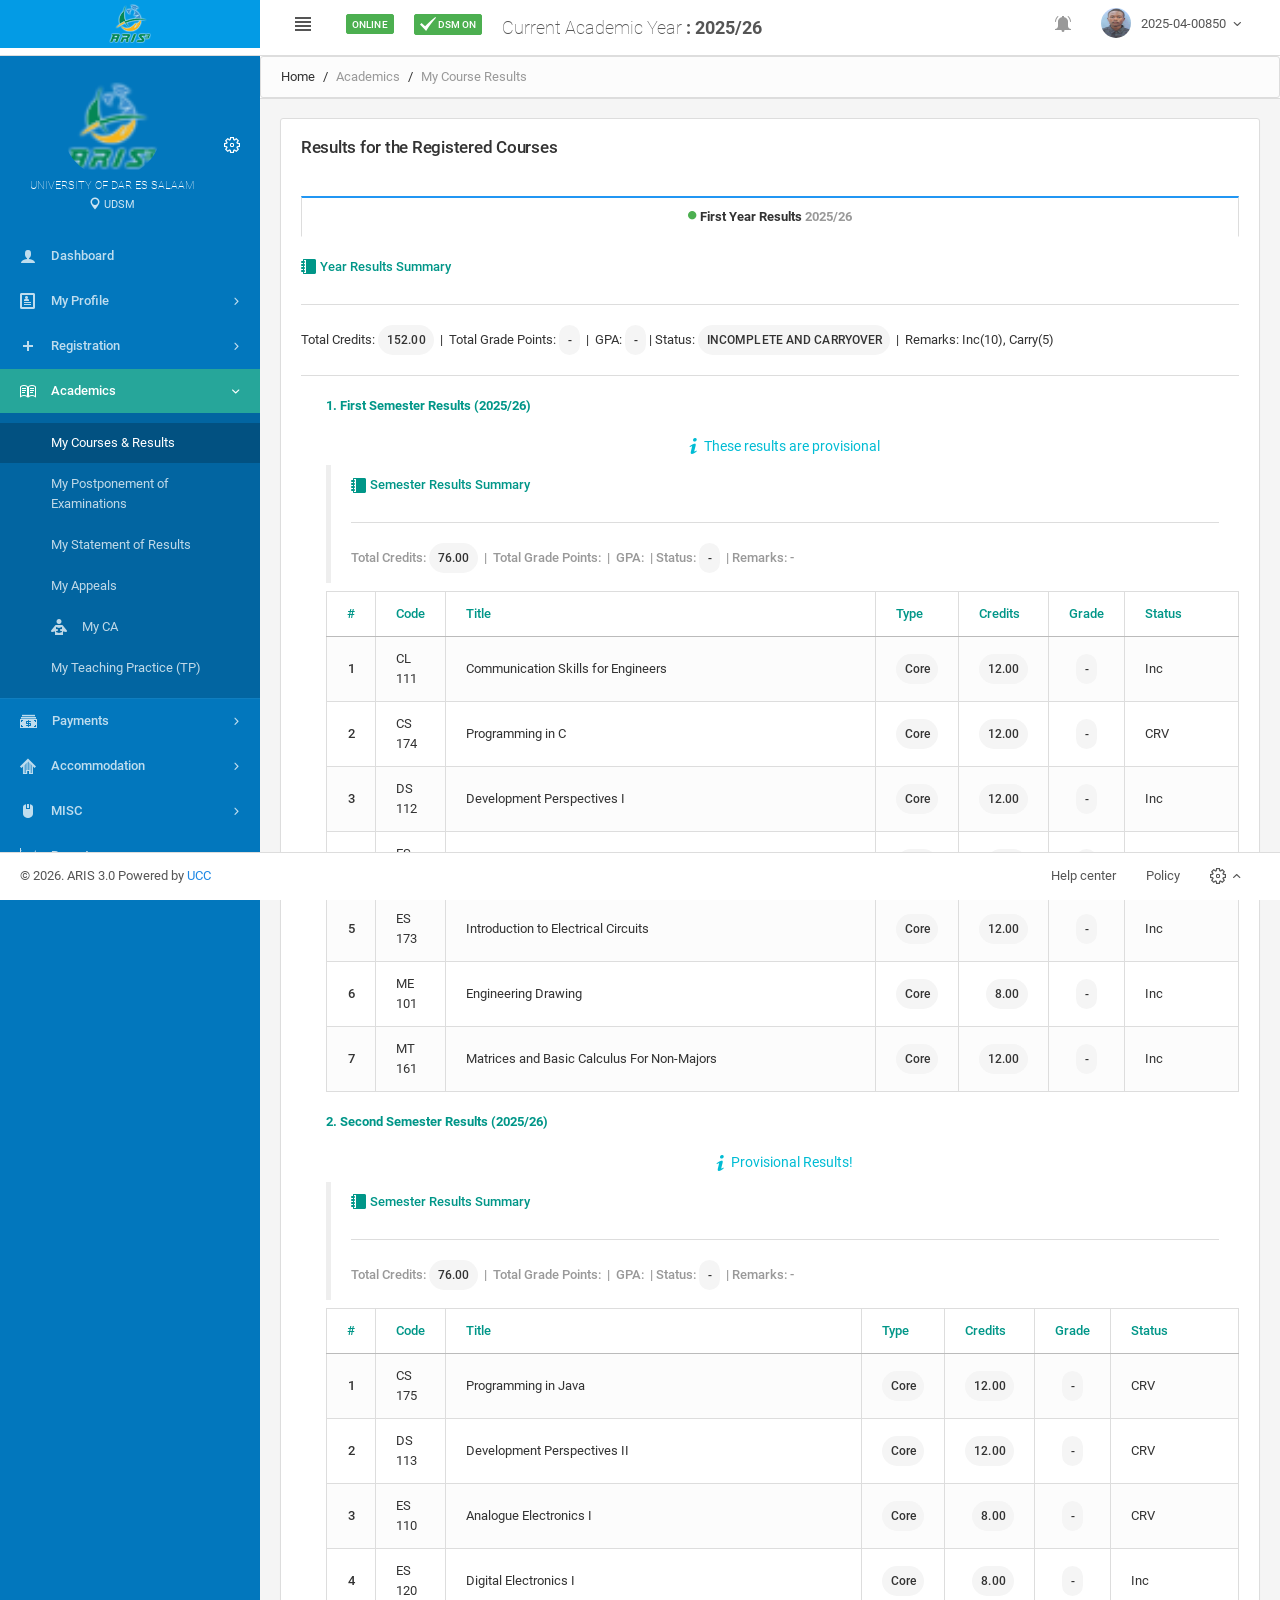
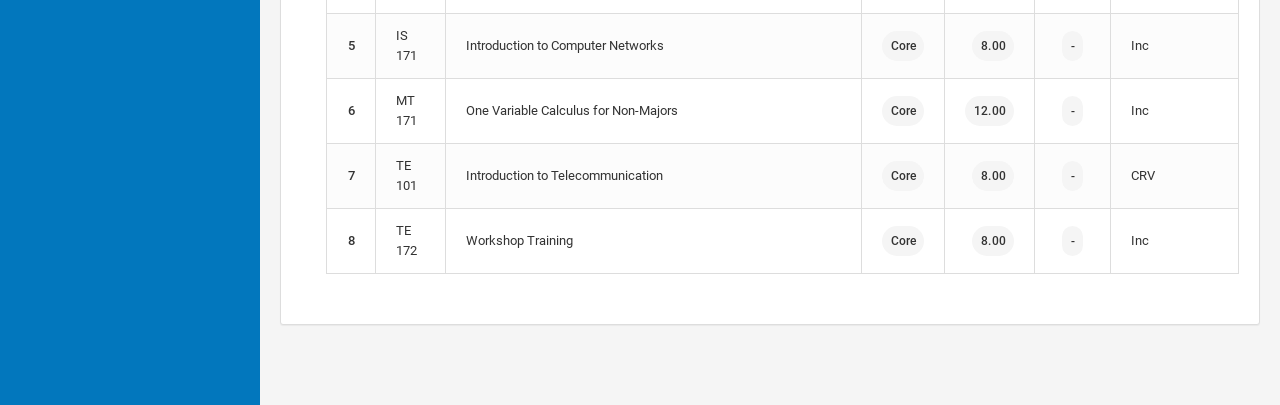
==== commit e9e125f9: "Add files via upload" ====
--- a/courses.html
+++ b/courses.html
@@ -3133,5 +3133,6 @@
 <script src="assets/js/app.js"></script>    
 
     <script src="assets/js/aris-vanity.js"></script>
+    <script src="assets/js/aris-results-data.js"></script>
     <script src="assets/js/aris-input.js"></script>
 </body></html>
--- a/assets/css/google_fonts.css
+++ b/assets/css/google_fonts.css
@@ -0,0 +1,336 @@
+/* cyrillic-ext */
+@font-face {
+  font-family: 'Roboto';
+  font-style: normal;
+  font-weight: 100;
+  src: local('Roboto Thin'), local('Roboto-Thin'), url([data-uri]) format('woff2');
+  unicode-range: U+0460-052F, U+1C80-1C88, U+20B4, U+2DE0-2DFF, U+A640-A69F, U+FE2E-FE2F;
+}
+/* cyrillic */
+@font-face {
+  font-family: 'Roboto';
+  font-style: normal;
+  font-weight: 100;
+  src: local('Roboto Thin'), local('Roboto-Thin'), url([data-uri]) format('woff2');
+  unicode-range: U+0400-045F, U+0490-0491, U+04B0-04B1, U+2116;
+}
+/* greek-ext */
+@font-face {
+  font-family: 'Roboto';
+  font-style: normal;
+  font-weight: 100;
+  src: local('Roboto Thin'), local('Roboto-Thin'), url([data-uri]) format('woff2');
+  unicode-range: U+1F00-1FFF;
+}
+/* greek */
+@font-face {
+  font-family: 'Roboto';
+  font-style: normal;
+  font-weight: 100;
+  src: local('Roboto Thin'), local('Roboto-Thin'), url([data-uri]) format('woff2');
+  unicode-range: U+0370-03FF;
+}
+/* vietnamese */
+@font-face {
+  font-family: 'Roboto';
+  font-style: normal;
+  font-weight: 100;
+  src: local('Roboto Thin'), local('Roboto-Thin'), url([data-uri]) format('woff2');
+  unicode-range: U+0102-0103, U+0110-0111, U+1EA0-1EF9, U+20AB;
+}
+/* latin-ext */
+@font-face {
+  font-family: 'Roboto';
+  font-style: normal;
+  font-weight: 100;
+  src: local('Roboto Thin'), local('Roboto-Thin'), url([data-uri]) format('woff2');
+  unicode-range: U+0100-024F, U+0259, U+1E00-1EFF, U+2020, U+20A0-20AB, U+20AD-20CF, U+2113, U+2C60-2C7F, U+A720-A7FF;
+}
+/* latin */
+@font-face {
+  font-family: 'Roboto';
+  font-style: normal;
+  font-weight: 100;
+  src: local('Roboto Thin'), local('Roboto-Thin'), url([data-uri]) format('woff2');
+  unicode-range: U+0000-00FF, U+0131, U+0152-0153, U+02BB-02BC, U+02C6, U+02DA, U+02DC, U+2000-206F, U+2074, U+20AC, U+2122, U+2191, U+2193, U+2212, U+2215, U+FEFF, U+FFFD;
+}
+/* cyrillic-ext */
+@font-face {
+  font-family: 'Roboto';
+  font-style: normal;
+  font-weight: 300;
+  src: local('Roboto Light'), local('Roboto-Light'), url([data-uri]) format('woff2');
+  unicode-range: U+0460-052F, U+1C80-1C88, U+20B4, U+2DE0-2DFF, U+A640-A69F, U+FE2E-FE2F;
+}
+/* cyrillic */
+@font-face {
+  font-family: 'Roboto';
+  font-style: normal;
+  font-weight: 300;
+  src: local('Roboto Light'), local('Roboto-Light'), url([data-uri]) format('woff2');
+  unicode-range: U+0400-045F, U+0490-0491, U+04B0-04B1, U+2116;
+}
+/* greek-ext */
+@font-face {
+  font-family: 'Roboto';
+  font-style: normal;
+  font-weight: 300;
+  src: local('Roboto Light'), local('Roboto-Light'), url([data-uri]) format('woff2');
+  unicode-range: U+1F00-1FFF;
+}
+/* greek */
+@font-face {
+  font-family: 'Roboto';
+  font-style: normal;
+  font-weight: 300;
+  src: local('Roboto Light'), local('Roboto-Light'), url([data-uri]) format('woff2');
+  unicode-range: U+0370-03FF;
+}
+/* vietnamese */
+@font-face {
+  font-family: 'Roboto';
+  font-style: normal;
+  font-weight: 300;
+  src: local('Roboto Light'), local('Roboto-Light'), url([data-uri]) format('woff2');
+  unicode-range: U+0102-0103, U+0110-0111, U+1EA0-1EF9, U+20AB;
+}
+/* latin-ext */
+@font-face {
+  font-family: 'Roboto';
+  font-style: normal;
+  font-weight: 300;
+  src: local('Roboto Light'), local('Roboto-Light'), url([data-uri]) format('woff2');
+  unicode-range: U+0100-024F, U+0259, U+1E00-1EFF, U+2020, U+20A0-20AB, U+20AD-20CF, U+2113, U+2C60-2C7F, U+A720-A7FF;
+}
+/* latin */
+@font-face {
+  font-family: 'Roboto';
+  font-style: normal;
+  font-weight: 300;
+  src: local('Roboto Light'), local('Roboto-Light'), url([data-uri]) format('woff2');
+  unicode-range: U+0000-00FF, U+0131, U+0152-0153, U+02BB-02BC, U+02C6, U+02DA, U+02DC, U+2000-206F, U+2074, U+20AC, U+2122, U+2191, U+2193, U+2212, U+2215, U+FEFF, U+FFFD;
+}
+/* cyrillic-ext */
+@font-face {
+  font-family: 'Roboto';
+  font-style: normal;
+  font-weight: 400;
+  src: local('Roboto'), local('Roboto-Regular'), url([data-uri]) format('woff2');
+  unicode-range: U+0460-052F, U+1C80-1C88, U+20B4, U+2DE0-2DFF, U+A640-A69F, U+FE2E-FE2F;
+}
+/* cyrillic */
+@font-face {
+  font-family: 'Roboto';
+  font-style: normal;
+  font-weight: 400;
+  src: local('Roboto'), local('Roboto-Regular'), url([data-uri]) format('woff2');
+  unicode-range: U+0400-045F, U+0490-0491, U+04B0-04B1, U+2116;
+}
+/* greek-ext */
+@font-face {
+  font-family: 'Roboto';
+  font-style: normal;
+  font-weight: 400;
+  src: local('Roboto'), local('Roboto-Regular'), url([data-uri]) format('woff2');
+  unicode-range: U+1F00-1FFF;
+}
+/* greek */
+@font-face {
+  font-family: 'Roboto';
+  font-style: normal;
+  font-weight: 400;
+  src: local('Roboto'), local('Roboto-Regular'), url([data-uri]) format('woff2');
+  unicode-range: U+0370-03FF;
+}
+/* vietnamese */
+@font-face {
+  font-family: 'Roboto';
+  font-style: normal;
+  font-weight: 400;
+  src: local('Roboto'), local('Roboto-Regular'), url([data-uri]) format('woff2');
+  unicode-range: U+0102-0103, U+0110-0111, U+1EA0-1EF9, U+20AB;
+}
+/* latin-ext */
+@font-face {
+  font-family: 'Roboto';
+  font-style: normal;
+  font-weight: 400;
+  src: local('Roboto'), local('Roboto-Regular'), url([data-uri]) format('woff2');
+  unicode-range: U+0100-024F, U+0259, U+1E00-1EFF, U+2020, U+20A0-20AB, U+20AD-20CF, U+2113, U+2C60-2C7F, U+A720-A7FF;
+}
+/* latin */
+@font-face {
+  font-family: 'Roboto';
+  font-style: normal;
+  font-weight: 400;
+  src: local('Roboto'), local('Roboto-Regular'), url([data-uri]) format('woff2');
+  unicode-range: U+0000-00FF, U+0131, U+0152-0153, U+02BB-02BC, U+02C6, U+02DA, U+02DC, U+2000-206F, U+2074, U+20AC, U+2122, U+2191, U+2193, U+2212, U+2215, U+FEFF, U+FFFD;
+}
+/* cyrillic-ext */
+@font-face {
+  font-family: 'Roboto';
+  font-style: normal;
+  font-weight: 500;
+  src: local('Roboto Medium'), local('Roboto-Medium'), url([data-uri]) format('woff2');
+  unicode-range: U+0460-052F, U+1C80-1C88, U+20B4, U+2DE0-2DFF, U+A640-A69F, U+FE2E-FE2F;
+}
+/* cyrillic */
+@font-face {
+  font-family: 'Roboto';
+  font-style: normal;
+  font-weight: 500;
+  src: local('Roboto Medium'), local('Roboto-Medium'), url([data-uri]